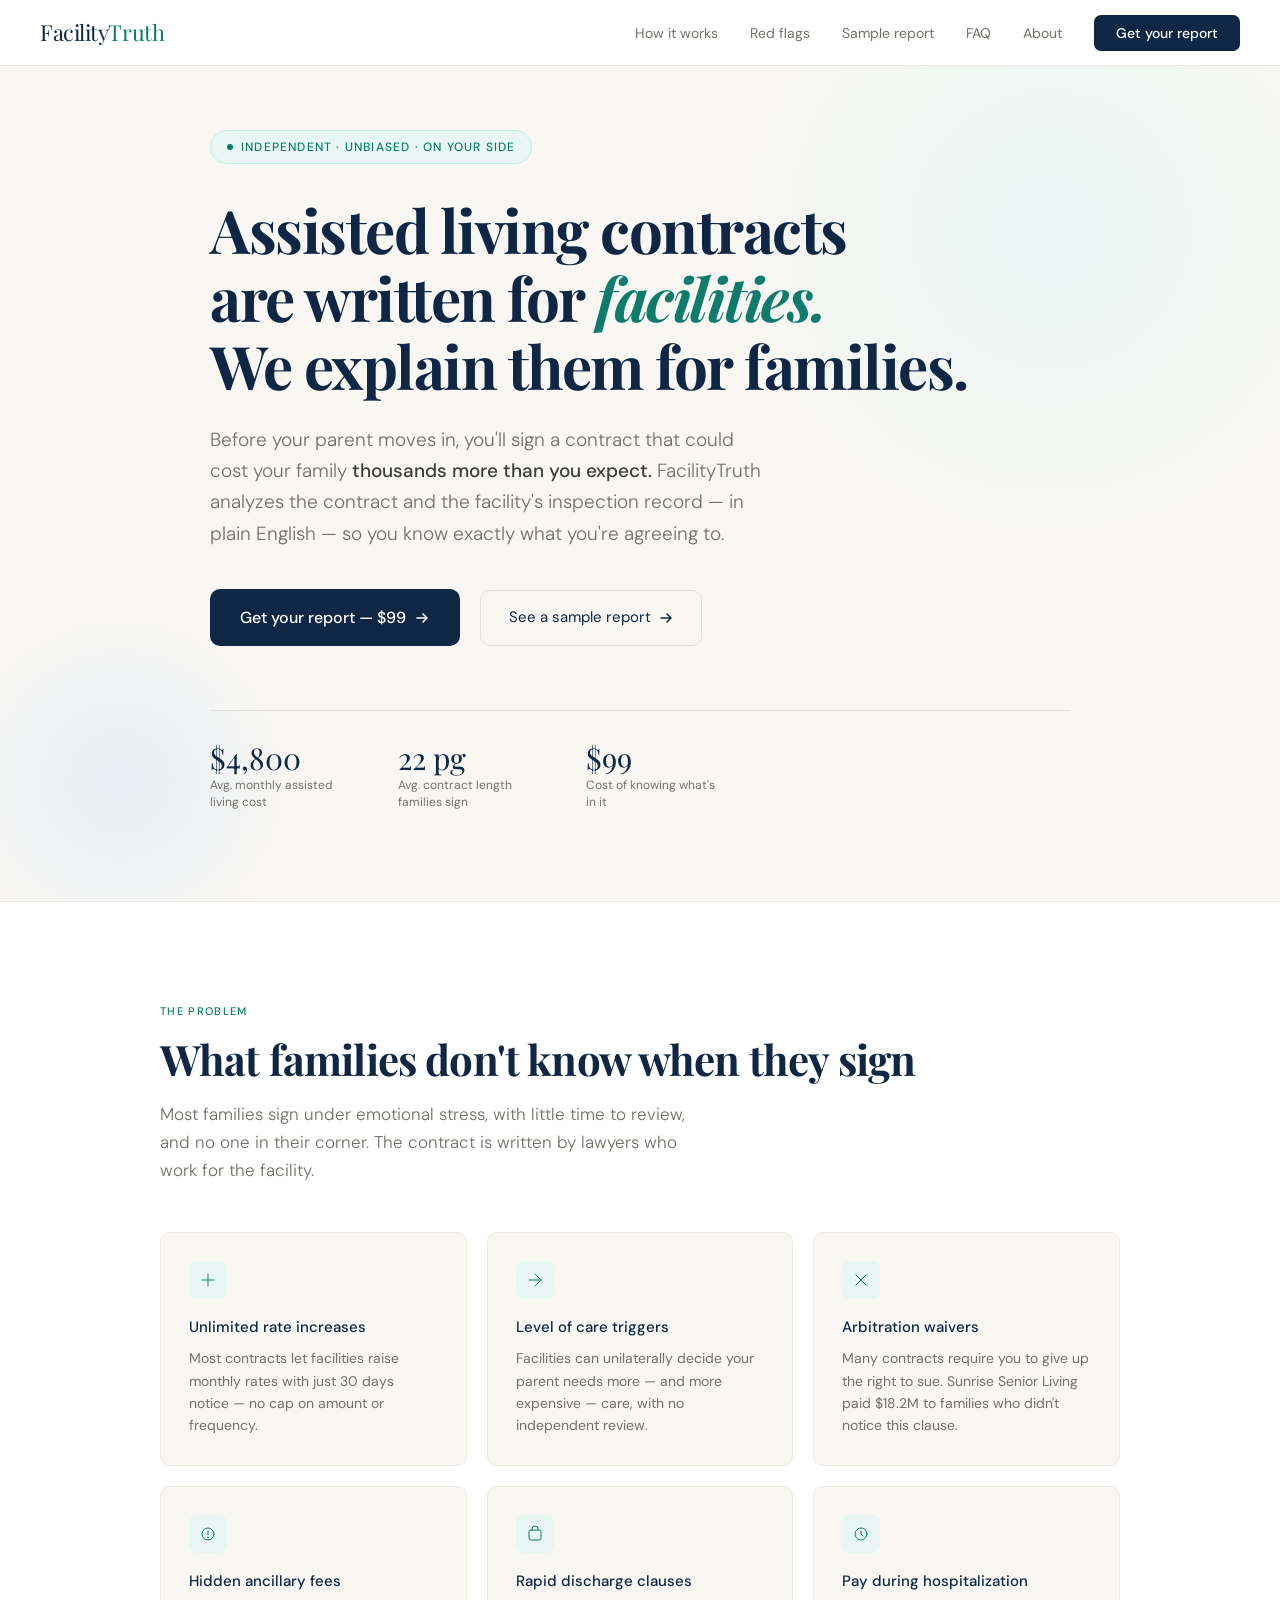
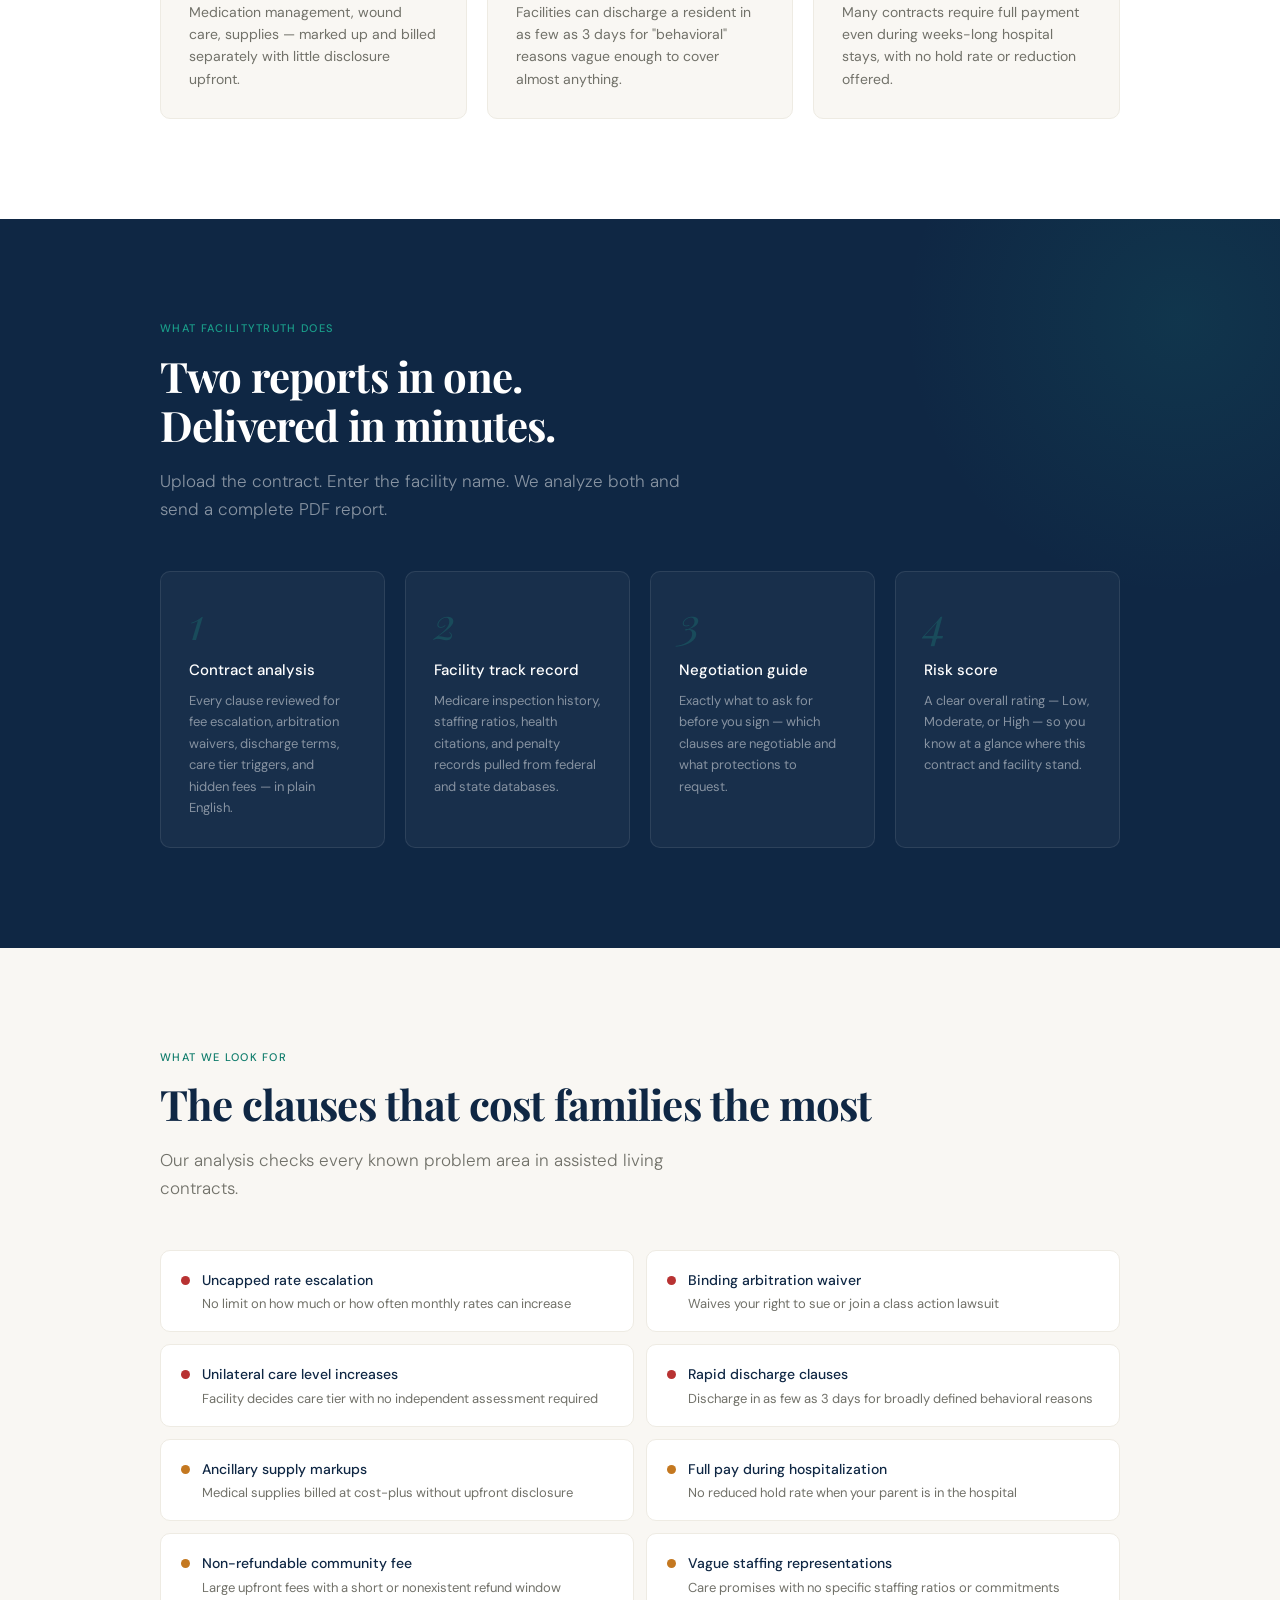
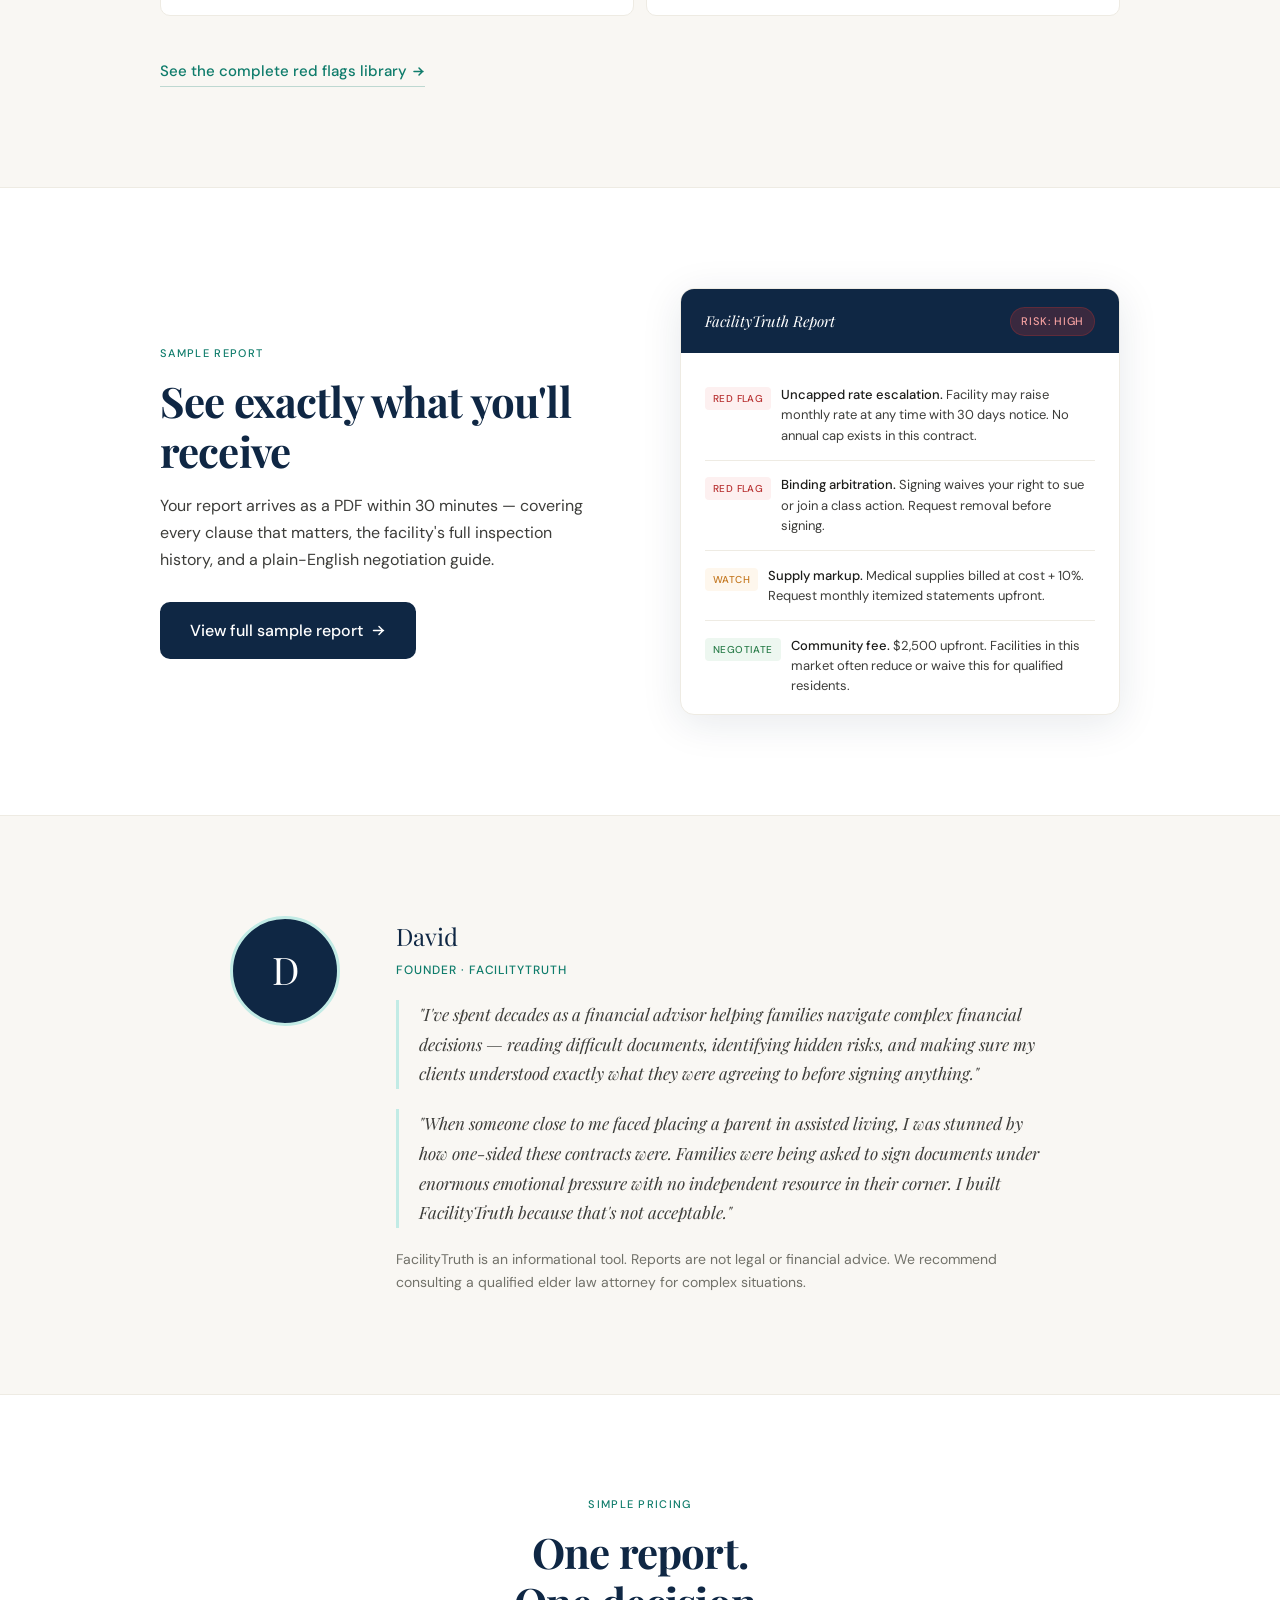
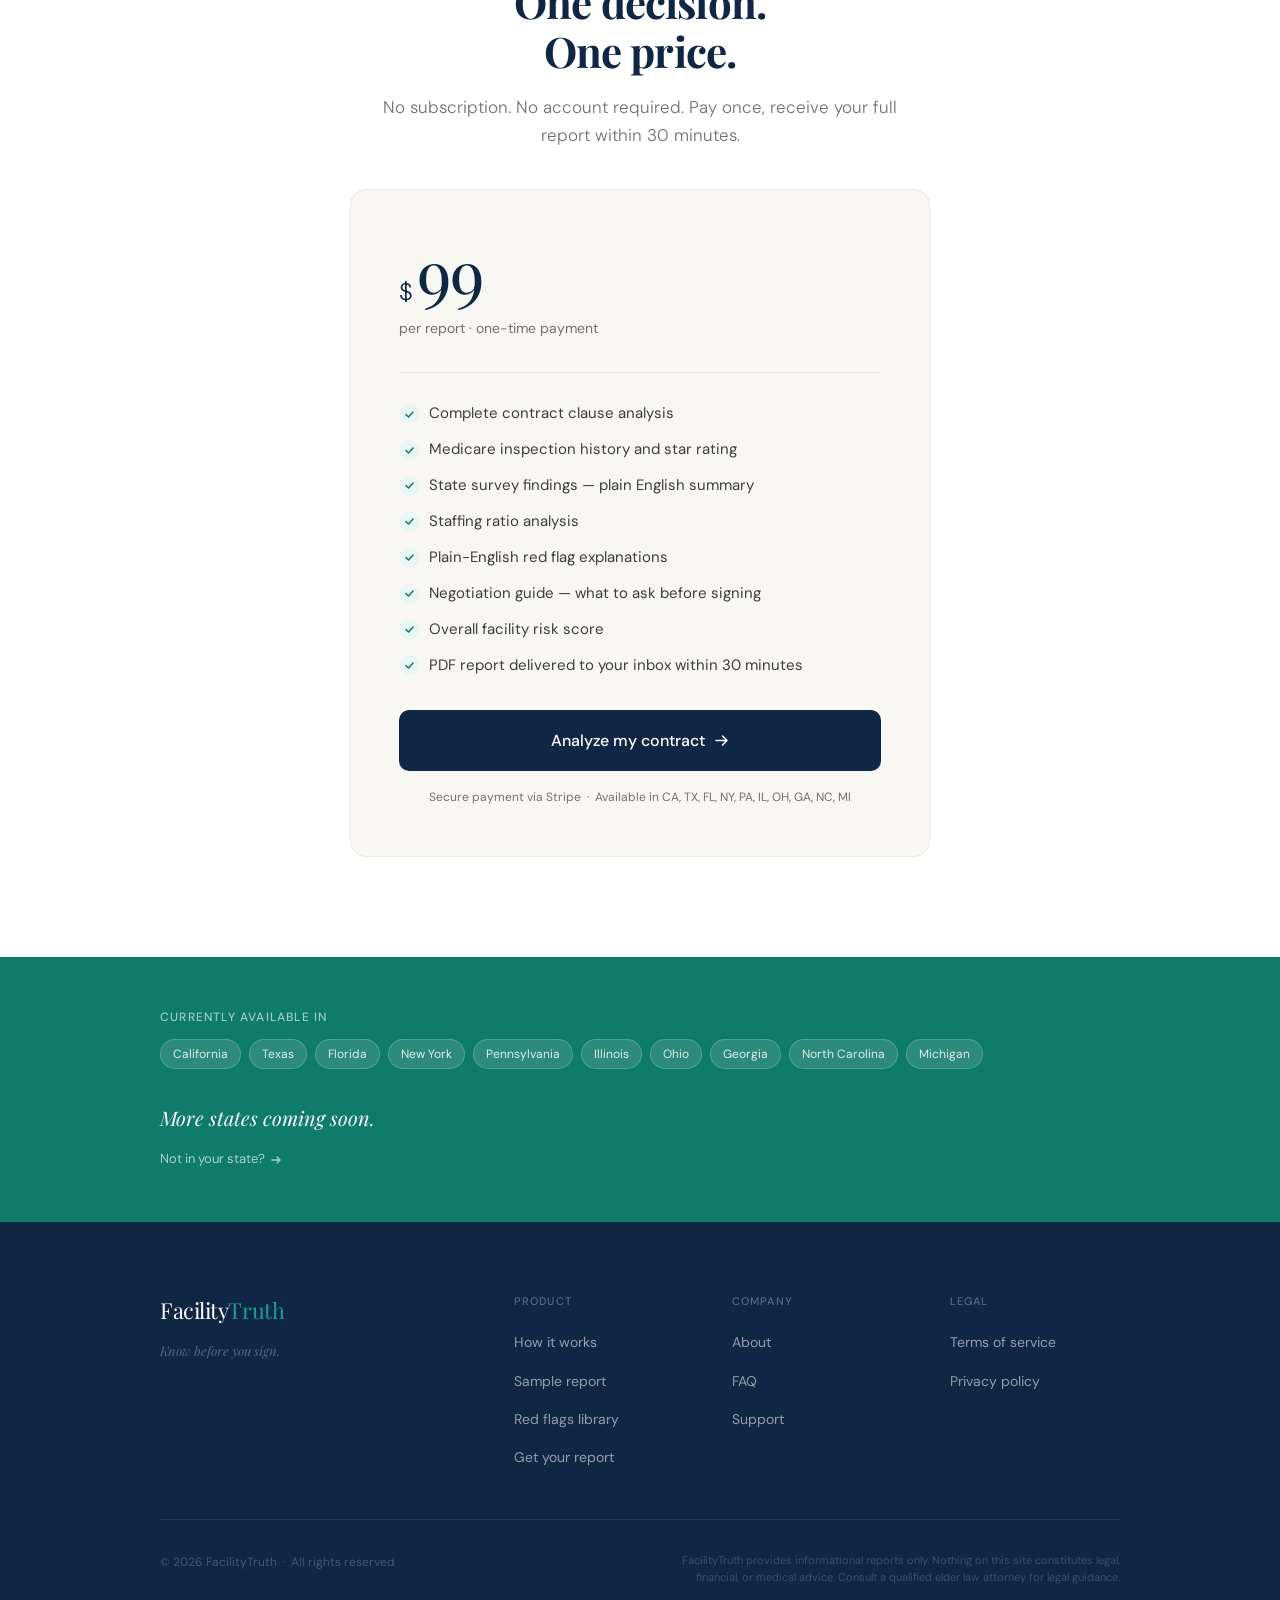
==== index.html @ b8c44426 "Add files via upload" ====
<!DOCTYPE html>
<html lang="en">
<head>
<meta charset="UTF-8">
<meta name="viewport" content="width=device-width, initial-scale=1.0">
<title>FacilityTruth — Know Before You Sign</title>
<meta name="description" content="Independent analysis of assisted living contracts and facility records. Know exactly what you're signing before your parent moves in.">
<link rel="preconnect" href="https://fonts.googleapis.com">
<link href="https://fonts.googleapis.com/css2?family=Playfair+Display:ital,wght@0,400;0,600;1,400&family=DM+Sans:opsz,wght@9..40,300;9..40,400;9..40,500&display=swap" rel="stylesheet">
<style>
  :root {
    --navy:     #0f2744;
    --navy2:    #1a3a5c;
    --teal:     #0f7c6b;
    --teal2:    #1a9e8a;
    --teal-lt:  #e8f6f4;
    --teal-md:  #c2ebe5;
    --ink:      #1c1c1a;
    --ink2:     #3d3d3a;
    --ink3:     #717169;
    --paper:    #f9f7f3;
    --paper2:   #eeebe3;
    --paper3:   #e5e1d8;
    --white:    #ffffff;
    --red:      #b83232;
    --red-lt:   #fdf0f0;
    --amber:    #c47820;
    --amber-lt: #fef7ed;
    --green-lt: #edf7f0;
    --green:    #2a7d4a;
    --serif:    'Playfair Display', Georgia, serif;
    --sans:     'DM Sans', system-ui, sans-serif;
    --radius:   10px;
    --shadow:   0 2px 16px rgba(15,39,68,0.07);
    --shadow-lg:0 8px 40px rgba(15,39,68,0.10);
  }
  *, *::before, *::after { box-sizing: border-box; margin: 0; padding: 0; }
  html { scroll-behavior: smooth; }
  body { font-family: var(--sans); background: var(--white); color: var(--ink); font-size: 17px; line-height: 1.7; -webkit-font-smoothing: antialiased; }

  nav {
    position: fixed; top: 0; left: 0; right: 0; z-index: 100;
    background: rgba(255,255,255,0.96); backdrop-filter: blur(10px);
    border-bottom: 1px solid var(--paper2);
    padding: 0 2.5rem; height: 66px;
    display: flex; align-items: center; justify-content: space-between;
  }
  .nav-logo { font-family: var(--serif); font-size: 22px; color: var(--navy); text-decoration: none; letter-spacing: -0.02em; }
  .nav-logo span { color: var(--teal); }
  .nav-links { display: flex; align-items: center; gap: 2rem; list-style: none; }
  .nav-links a { color: var(--ink3); text-decoration: none; font-size: 14px; transition: color 0.2s; }
  .nav-links a:hover { color: var(--navy); }
  .nav-cta { background: var(--navy) !important; color: var(--white) !important; padding: 9px 22px !important; border-radius: 7px !important; font-weight: 500 !important; font-size: 14px !important; }
  .nav-cta:hover { background: var(--navy2) !important; color: var(--white) !important; }

  .hero {
    min-height: 100vh; background: var(--paper);
    display: flex; flex-direction: column; justify-content: center;
    padding: 130px 2.5rem 90px; position: relative; overflow: hidden;
  }
  .hero::before {
    content: ''; position: absolute; top: -120px; right: -120px;
    width: 700px; height: 700px;
    background: radial-gradient(circle, var(--teal-lt) 0%, transparent 65%);
    pointer-events: none;
  }
  .hero::after {
    content: ''; position: absolute; bottom: -80px; left: -80px;
    width: 400px; height: 400px;
    background: radial-gradient(circle, #e8eef6 0%, transparent 65%);
    pointer-events: none;
  }
  .hero-inner { max-width: 860px; margin: 0 auto; width: 100%; position: relative; z-index: 1; }
  .hero-eyebrow {
    display: inline-flex; align-items: center; gap: 8px;
    background: var(--teal-lt); border: 1px solid var(--teal-md);
    color: var(--teal); font-size: 12px; font-weight: 500;
    letter-spacing: 0.1em; text-transform: uppercase;
    padding: 6px 16px; border-radius: 100px; margin-bottom: 2rem;
    opacity: 0; animation: fadeUp 0.6s ease 0.1s forwards;
  }
  .hero-eyebrow::before { content: ''; width: 6px; height: 6px; background: var(--teal); border-radius: 50%; flex-shrink: 0; }
  .hero h1 {
    font-family: var(--serif); font-size: clamp(34px, 5vw, 60px);
    color: var(--navy); line-height: 1.13; letter-spacing: -0.025em; margin-bottom: 1.5rem;
    opacity: 0; animation: fadeUp 0.7s ease 0.2s forwards;
  }
  .hero h1 em { font-style: italic; color: var(--teal); }
  .hero-sub {
    font-size: clamp(16px, 2vw, 19px); color: var(--ink3);
    max-width: 560px; margin-bottom: 2.5rem; font-weight: 300; line-height: 1.65;
    opacity: 0; animation: fadeUp 0.7s ease 0.35s forwards;
  }
  .hero-sub strong { color: var(--ink2); font-weight: 500; }
  .hero-actions {
    display: flex; align-items: center; gap: 1.25rem; flex-wrap: wrap;
    opacity: 0; animation: fadeUp 0.7s ease 0.5s forwards;
  }
  .btn-primary {
    background: var(--navy); color: var(--white);
    padding: 15px 30px; border-radius: var(--radius);
    font-size: 16px; font-weight: 500; text-decoration: none;
    display: inline-flex; align-items: center; gap: 8px;
    transition: background 0.2s, transform 0.15s; border: none; cursor: pointer;
  }
  .btn-primary:hover { background: var(--navy2); transform: translateY(-1px); }
  .btn-outline {
    background: transparent; color: var(--navy);
    padding: 14px 28px; border-radius: var(--radius);
    font-size: 15px; text-decoration: none;
    display: inline-flex; align-items: center; gap: 8px;
    transition: background 0.2s; border: 1.5px solid var(--paper3); cursor: pointer;
  }
  .btn-outline:hover { background: var(--paper2); }
  .hero-stats {
    display: flex; gap: 3rem; margin-top: 4rem;
    padding-top: 2rem; border-top: 1px solid var(--paper3);
    opacity: 0; animation: fadeUp 0.7s ease 0.65s forwards;
  }
  .hero-stat-num { font-family: var(--serif); font-size: 30px; color: var(--navy); line-height: 1; margin-bottom: 4px; }
  .hero-stat-lbl { font-size: 12px; color: var(--ink3); line-height: 1.4; max-width: 140px; }

  .section-label { font-size: 11px; font-weight: 500; letter-spacing: 0.12em; text-transform: uppercase; color: var(--teal); margin-bottom: 0.875rem; }
  .section-title { font-family: var(--serif); font-size: clamp(26px, 3.5vw, 42px); color: var(--navy); line-height: 1.18; letter-spacing: -0.02em; margin-bottom: 1rem; }
  .section-sub { font-size: 17px; color: var(--ink3); font-weight: 300; line-height: 1.65; max-width: 540px; margin-bottom: 3rem; }

  .pain { background: var(--white); padding: 100px 2.5rem; border-top: 1px solid var(--paper2); }
  .pain-inner { max-width: 960px; margin: 0 auto; }
  .pain-cards { display: grid; grid-template-columns: repeat(auto-fit, minmax(280px, 1fr)); gap: 1.25rem; }
  .pain-card { background: var(--paper); border: 1px solid var(--paper2); border-radius: var(--radius); padding: 1.75rem; transition: box-shadow 0.2s; }
  .pain-card:hover { box-shadow: var(--shadow); }
  .pain-card-icon { width: 38px; height: 38px; background: var(--teal-lt); border-radius: 8px; display: flex; align-items: center; justify-content: center; margin-bottom: 1rem; }
  .pain-card-icon svg { width: 18px; height: 18px; stroke: var(--teal); fill: none; stroke-linecap: round; stroke-linejoin: round; }
  .pain-card h3 { font-size: 15px; font-weight: 500; color: var(--navy); margin-bottom: 0.4rem; }
  .pain-card p { font-size: 14px; color: var(--ink3); line-height: 1.6; }

  .what { background: var(--navy); padding: 100px 2.5rem; position: relative; overflow: hidden; }
  .what::before { content: ''; position: absolute; top: -200px; right: -200px; width: 600px; height: 600px; background: radial-gradient(circle, rgba(26,158,138,0.12) 0%, transparent 65%); pointer-events: none; }
  .what-inner { max-width: 960px; margin: 0 auto; position: relative; }
  .what .section-label { color: var(--teal2); }
  .what .section-title { color: var(--white); max-width: 560px; }
  .what .section-sub { color: rgba(255,255,255,0.5); }
  .what-steps { display: grid; grid-template-columns: repeat(auto-fit, minmax(210px, 1fr)); gap: 1.25rem; }
  .what-step { background: rgba(255,255,255,0.04); border: 1px solid rgba(255,255,255,0.09); border-radius: var(--radius); padding: 1.75rem; }
  .what-step-num { font-family: var(--serif); font-size: 44px; color: rgba(26,158,138,0.25); line-height: 1; margin-bottom: 0.875rem; font-style: italic; }
  .what-step h3 { font-size: 15px; font-weight: 500; color: var(--white); margin-bottom: 0.4rem; }
  .what-step p { font-size: 13px; color: rgba(255,255,255,0.48); line-height: 1.65; }

  .flags { background: var(--paper); padding: 100px 2.5rem; }
  .flags-inner { max-width: 960px; margin: 0 auto; }
  .flag-grid { display: grid; grid-template-columns: repeat(auto-fit, minmax(400px, 1fr)); gap: 0.75rem; margin-bottom: 2.5rem; }
  .flag-item { display: flex; align-items: flex-start; gap: 12px; padding: 1.1rem 1.25rem; border-radius: var(--radius); border: 1px solid var(--paper2); background: var(--white); }
  .flag-pip { width: 9px; height: 9px; border-radius: 50%; flex-shrink: 0; margin-top: 7px; }
  .pip-red { background: var(--red); }
  .pip-amber { background: var(--amber); }
  .flag-title { font-size: 14px; font-weight: 500; color: var(--navy); margin-bottom: 2px; }
  .flag-desc { font-size: 13px; color: var(--ink3); line-height: 1.5; }
  .text-link { display: inline-flex; align-items: center; gap: 5px; color: var(--teal); font-size: 15px; font-weight: 500; text-decoration: none; border-bottom: 1px solid rgba(15,124,107,0.25); padding-bottom: 2px; transition: border-color 0.2s, color 0.2s; }
  .text-link:hover { color: var(--teal2); border-color: var(--teal2); }

  .sample { background: var(--white); padding: 100px 2.5rem; border-top: 1px solid var(--paper2); }
  .sample-inner { max-width: 960px; margin: 0 auto; display: grid; grid-template-columns: 1fr 1fr; gap: 5rem; align-items: center; }
  .sample p { color: var(--ink2); font-size: 16px; margin-bottom: 1.75rem; line-height: 1.7; }
  .report-card { background: var(--white); border: 1px solid var(--paper2); border-radius: 14px; overflow: hidden; box-shadow: var(--shadow-lg); }
  .report-header { background: var(--navy); padding: 1.1rem 1.5rem; display: flex; align-items: center; justify-content: space-between; }
  .report-header-title { font-family: var(--serif); font-size: 15px; color: var(--white); font-style: italic; }
  .report-score { font-size: 11px; font-weight: 500; letter-spacing: 0.06em; text-transform: uppercase; background: rgba(184,50,50,0.25); color: #f4a0a0; border: 1px solid rgba(184,50,50,0.3); padding: 4px 10px; border-radius: 100px; }
  .report-body { padding: 1.1rem 1.5rem; }
  .report-flag { display: flex; gap: 10px; align-items: flex-start; padding: 0.9rem 0; border-bottom: 1px solid var(--paper2); }
  .report-flag:last-child { border-bottom: none; padding-bottom: 0; }
  .report-badge { font-size: 10px; font-weight: 500; padding: 3px 8px; border-radius: 4px; flex-shrink: 0; margin-top: 2px; letter-spacing: 0.04em; text-transform: uppercase; }
  .b-red   { background: var(--red-lt);   color: var(--red); }
  .b-amber { background: var(--amber-lt); color: var(--amber); }
  .b-green { background: var(--green-lt); color: var(--green); }
  .report-flag-text { font-size: 13px; color: var(--ink2); line-height: 1.55; }
  .report-flag-text strong { color: var(--ink); font-weight: 500; }

  .david { background: var(--paper); padding: 100px 2.5rem; border-top: 1px solid var(--paper2); }
  .david-inner { max-width: 820px; margin: 0 auto; display: grid; grid-template-columns: auto 1fr; gap: 3.5rem; align-items: start; }
  .david-avatar { width: 110px; height: 110px; background: var(--navy); border-radius: 50%; display: flex; align-items: center; justify-content: center; font-family: var(--serif); font-size: 38px; color: var(--white); flex-shrink: 0; border: 3px solid var(--teal-md); }
  .david-name { font-family: var(--serif); font-size: 24px; color: var(--navy); margin-bottom: 3px; }
  .david-role { font-size: 12px; font-weight: 500; color: var(--teal); letter-spacing: 0.08em; text-transform: uppercase; margin-bottom: 1.25rem; }
  .david-body blockquote { font-family: var(--serif); font-style: italic; font-size: 17px; color: var(--ink2); line-height: 1.75; border-left: 3px solid var(--teal-md); padding-left: 1.25rem; margin-bottom: 1.25rem; }
  .david-body p { font-size: 14px; color: var(--ink3); line-height: 1.65; }

  .pricing { background: var(--white); padding: 100px 2.5rem; border-top: 1px solid var(--paper2); }
  .pricing-inner { max-width: 580px; margin: 0 auto; text-align: center; }
  .pricing .section-sub { margin: 0 auto 2.5rem; }
  .pricing-card { background: var(--paper); border: 1px solid var(--paper2); border-radius: 16px; padding: 3rem; text-align: left; }
  .price-row { display: flex; align-items: baseline; gap: 4px; margin-bottom: 4px; }
  .price-dollar { font-family: var(--sans); font-size: 24px; font-weight: 300; color: var(--navy); margin-top: 4px; }
  .price-amount { font-family: var(--serif); font-size: 68px; color: var(--navy); line-height: 1; letter-spacing: -0.03em; }
  .price-per { font-size: 14px; color: var(--ink3); margin-bottom: 2rem; }
  .price-divider { border: none; border-top: 1px solid var(--paper3); margin: 1.75rem 0; }
  .price-features { list-style: none; display: flex; flex-direction: column; gap: 0.65rem; margin-bottom: 2rem; }
  .price-features li { display: flex; align-items: center; gap: 10px; font-size: 15px; color: var(--ink2); }
  .price-check { width: 20px; height: 20px; background: var(--teal-lt); border-radius: 50%; display: flex; align-items: center; justify-content: center; flex-shrink: 0; }
  .price-check svg { width: 11px; height: 11px; stroke: var(--teal); fill: none; stroke-linecap: round; stroke-linejoin: round; }
  .btn-primary-full { background: var(--navy); color: var(--white); padding: 17px 32px; border-radius: var(--radius); font-size: 16px; font-weight: 500; text-decoration: none; display: flex; align-items: center; justify-content: center; gap: 8px; transition: background 0.2s, transform 0.15s; width: 100%; border: none; cursor: pointer; }
  .btn-primary-full:hover { background: var(--navy2); transform: translateY(-1px); }
  .price-note { font-size: 12px; color: var(--ink3); text-align: center; margin-top: 1rem; }

  .states { background: var(--teal); padding: 50px 2.5rem; }
  .states-inner { max-width: 960px; margin: 0 auto; display: flex; align-items: center; justify-content: space-between; gap: 2rem; flex-wrap: wrap; }
  .states-lbl { font-size: 12px; font-weight: 500; letter-spacing: 0.1em; text-transform: uppercase; color: rgba(255,255,255,0.6); margin-bottom: 0.75rem; }
  .states-pills { display: flex; gap: 0.5rem; flex-wrap: wrap; }
  .state-pill { background: rgba(255,255,255,0.12); border: 1px solid rgba(255,255,255,0.18); color: rgba(255,255,255,0.85); font-size: 12px; padding: 4px 12px; border-radius: 100px; }
  .states-right p { font-family: var(--serif); font-size: 20px; color: var(--white); font-style: italic; margin-bottom: 0.5rem; }
  .states-right a { font-size: 13px; color: rgba(255,255,255,0.65); text-decoration: none; display: inline-flex; align-items: center; gap: 5px; transition: color 0.2s; }
  .states-right a:hover { color: var(--white); }

  footer { background: var(--navy); padding: 70px 2.5rem 40px; }
  .footer-inner { max-width: 960px; margin: 0 auto; }
  .footer-top { display: grid; grid-template-columns: 1.8fr 1fr 1fr 1fr; gap: 3rem; padding-bottom: 3rem; border-bottom: 1px solid rgba(255,255,255,0.08); margin-bottom: 2rem; }
  .footer-logo { font-family: var(--serif); font-size: 22px; color: var(--white); text-decoration: none; letter-spacing: -0.02em; display: block; margin-bottom: 0.625rem; }
  .footer-logo span { color: var(--teal2); }
  .footer-tagline { font-size: 13px; color: rgba(255,255,255,0.3); font-style: italic; font-family: var(--serif); }
  .footer-col-title { font-size: 11px; font-weight: 500; letter-spacing: 0.1em; text-transform: uppercase; color: rgba(255,255,255,0.3); margin-bottom: 1rem; }
  .footer-col ul { list-style: none; display: flex; flex-direction: column; gap: 0.6rem; }
  .footer-col a { color: rgba(255,255,255,0.55); text-decoration: none; font-size: 14px; transition: color 0.2s; }
  .footer-col a:hover { color: var(--white); }
  .footer-bottom { display: flex; justify-content: space-between; align-items: flex-start; flex-wrap: wrap; gap: 1rem; }
  .footer-copy { font-size: 12px; color: rgba(255,255,255,0.22); }
  .footer-disclaimer { font-size: 11px; color: rgba(255,255,255,0.18); max-width: 480px; text-align: right; line-height: 1.55; }

  @keyframes fadeUp { from { opacity: 0; transform: translateY(14px); } to { opacity: 1; transform: translateY(0); } }

  @media (max-width: 740px) {
    .nav-links { display: none; }
    .sample-inner { grid-template-columns: 1fr; gap: 2.5rem; }
    .david-inner { grid-template-columns: 1fr; gap: 1.5rem; }
    .david-avatar { width: 80px; height: 80px; font-size: 28px; }
    .flag-grid { grid-template-columns: 1fr; }
    .hero-stats { gap: 2rem; flex-wrap: wrap; }
    .footer-top { grid-template-columns: 1fr 1fr; }
    .states-inner { flex-direction: column; }
    .footer-disclaimer { text-align: left; max-width: 100%; }
  }
</style>
</head>
<body>

<nav>
  <a href="/" class="nav-logo">Facility<span>Truth</span></a>
  <ul class="nav-links">
    <li><a href="how-it-works.html">How it works</a></li>
    <li><a href="red-flags.html">Red flags</a></li>
    <li><a href="sample-report.html">Sample report</a></li>
    <li><a href="faq.html">FAQ</a></li>
    <li><a href="about.html">About</a></li>
    <li><a href="#get-report" class="nav-cta">Get your report</a></li>
  </ul>
</nav>

<section class="hero">
  <div class="hero-inner">
    <div class="hero-eyebrow">Independent · Unbiased · On your side</div>
    <h1>Assisted living contracts<br>are written for <em>facilities.</em><br>We explain them for families.</h1>
    <p class="hero-sub">Before your parent moves in, you'll sign a contract that could cost your family <strong>thousands more than you expect.</strong> FacilityTruth analyzes the contract and the facility's inspection record — in plain English — so you know exactly what you're agreeing to.</p>
    <div class="hero-actions">
      <a href="#get-report" class="btn-primary">
        Get your report — $99
        <svg width="16" height="16" viewBox="0 0 16 16" fill="none"><path d="M3 8h10M9 4l4 4-4 4" stroke="currentColor" stroke-width="1.5" stroke-linecap="round" stroke-linejoin="round"/></svg>
      </a>
      <a href="sample-report.html" class="btn-outline">
        See a sample report
        <svg width="14" height="14" viewBox="0 0 14 14" fill="none"><path d="M2 7h10M8 3l4 4-4 4" stroke="currentColor" stroke-width="1.5" stroke-linecap="round" stroke-linejoin="round"/></svg>
      </a>
    </div>
    <div class="hero-stats">
      <div><div class="hero-stat-num">$4,800</div><div class="hero-stat-lbl">Avg. monthly assisted living cost</div></div>
      <div><div class="hero-stat-num">22 pg</div><div class="hero-stat-lbl">Avg. contract length families sign</div></div>
      <div><div class="hero-stat-num">$99</div><div class="hero-stat-lbl">Cost of knowing what's in it</div></div>
    </div>
  </div>
</section>

<section class="pain">
  <div class="pain-inner">
    <div class="section-label">The problem</div>
    <h2 class="section-title">What families don't know when they sign</h2>
    <p class="section-sub">Most families sign under emotional stress, with little time to review, and no one in their corner. The contract is written by lawyers who work for the facility.</p>
    <div class="pain-cards">
      <div class="pain-card">
        <div class="pain-card-icon"><svg viewBox="0 0 18 18"><path d="M9 3v12M3 9h12"/></svg></div>
        <h3>Unlimited rate increases</h3>
        <p>Most contracts let facilities raise monthly rates with just 30 days notice — no cap on amount or frequency.</p>
      </div>
      <div class="pain-card">
        <div class="pain-card-icon"><svg viewBox="0 0 18 18"><path d="M9 3l6 6-6 6M3 9h12"/></svg></div>
        <h3>Level of care triggers</h3>
        <p>Facilities can unilaterally decide your parent needs more — and more expensive — care, with no independent review.</p>
      </div>
      <div class="pain-card">
        <div class="pain-card-icon"><svg viewBox="0 0 18 18"><path d="M4 4l10 10M14 4L4 14"/></svg></div>
        <h3>Arbitration waivers</h3>
        <p>Many contracts require you to give up the right to sue. Sunrise Senior Living paid $18.2M to families who didn't notice this clause.</p>
      </div>
      <div class="pain-card">
        <div class="pain-card-icon"><svg viewBox="0 0 18 18"><circle cx="9" cy="9" r="6"/><path d="M9 6v4M9 12v.5"/></svg></div>
        <h3>Hidden ancillary fees</h3>
        <p>Medication management, wound care, supplies — marked up and billed separately with little disclosure upfront.</p>
      </div>
      <div class="pain-card">
        <div class="pain-card-icon"><svg viewBox="0 0 18 18"><rect x="3" y="5" width="12" height="10" rx="2"/><path d="M6 5V4a3 3 0 016 0v1"/></svg></div>
        <h3>Rapid discharge clauses</h3>
        <p>Facilities can discharge a resident in as few as 3 days for "behavioral" reasons vague enough to cover almost anything.</p>
      </div>
      <div class="pain-card">
        <div class="pain-card-icon"><svg viewBox="0 0 18 18"><circle cx="9" cy="9" r="6"/><path d="M9 6v3l2 2"/></svg></div>
        <h3>Pay during hospitalization</h3>
        <p>Many contracts require full payment even during weeks-long hospital stays, with no hold rate or reduction offered.</p>
      </div>
    </div>
  </div>
</section>

<section class="what">
  <div class="what-inner">
    <div class="section-label">What FacilityTruth does</div>
    <h2 class="section-title">Two reports in one.<br>Delivered in minutes.</h2>
    <p class="section-sub">Upload the contract. Enter the facility name. We analyze both and send a complete PDF report.</p>
    <div class="what-steps">
      <div class="what-step">
        <div class="what-step-num">1</div>
        <h3>Contract analysis</h3>
        <p>Every clause reviewed for fee escalation, arbitration waivers, discharge terms, care tier triggers, and hidden fees — in plain English.</p>
      </div>
      <div class="what-step">
        <div class="what-step-num">2</div>
        <h3>Facility track record</h3>
        <p>Medicare inspection history, staffing ratios, health citations, and penalty records pulled from federal and state databases.</p>
      </div>
      <div class="what-step">
        <div class="what-step-num">3</div>
        <h3>Negotiation guide</h3>
        <p>Exactly what to ask for before you sign — which clauses are negotiable and what protections to request.</p>
      </div>
      <div class="what-step">
        <div class="what-step-num">4</div>
        <h3>Risk score</h3>
        <p>A clear overall rating — Low, Moderate, or High — so you know at a glance where this contract and facility stand.</p>
      </div>
    </div>
  </div>
</section>

<section class="flags">
  <div class="flags-inner">
    <div class="section-label">What we look for</div>
    <h2 class="section-title">The clauses that cost families the most</h2>
    <p class="section-sub">Our analysis checks every known problem area in assisted living contracts.</p>
    <div class="flag-grid">
      <div class="flag-item"><div class="flag-pip pip-red"></div><div><div class="flag-title">Uncapped rate escalation</div><div class="flag-desc">No limit on how much or how often monthly rates can increase</div></div></div>
      <div class="flag-item"><div class="flag-pip pip-red"></div><div><div class="flag-title">Binding arbitration waiver</div><div class="flag-desc">Waives your right to sue or join a class action lawsuit</div></div></div>
      <div class="flag-item"><div class="flag-pip pip-red"></div><div><div class="flag-title">Unilateral care level increases</div><div class="flag-desc">Facility decides care tier with no independent assessment required</div></div></div>
      <div class="flag-item"><div class="flag-pip pip-red"></div><div><div class="flag-title">Rapid discharge clauses</div><div class="flag-desc">Discharge in as few as 3 days for broadly defined behavioral reasons</div></div></div>
      <div class="flag-item"><div class="flag-pip pip-amber"></div><div><div class="flag-title">Ancillary supply markups</div><div class="flag-desc">Medical supplies billed at cost-plus without upfront disclosure</div></div></div>
      <div class="flag-item"><div class="flag-pip pip-amber"></div><div><div class="flag-title">Full pay during hospitalization</div><div class="flag-desc">No reduced hold rate when your parent is in the hospital</div></div></div>
      <div class="flag-item"><div class="flag-pip pip-amber"></div><div><div class="flag-title">Non-refundable community fee</div><div class="flag-desc">Large upfront fees with a short or nonexistent refund window</div></div></div>
      <div class="flag-item"><div class="flag-pip pip-amber"></div><div><div class="flag-title">Vague staffing representations</div><div class="flag-desc">Care promises with no specific staffing ratios or commitments</div></div></div>
    </div>
    <a href="red-flags.html" class="text-link">
      See the complete red flags library
      <svg width="13" height="13" viewBox="0 0 13 13" fill="none"><path d="M2 6.5h9M7 3l3.5 3.5L7 10" stroke="currentColor" stroke-width="1.5" stroke-linecap="round" stroke-linejoin="round"/></svg>
    </a>
  </div>
</section>

<section class="sample">
  <div class="sample-inner">
    <div>
      <div class="section-label">Sample report</div>
      <h2 class="section-title">See exactly what you'll receive</h2>
      <p>Your report arrives as a PDF within 30 minutes — covering every clause that matters, the facility's full inspection history, and a plain-English negotiation guide.</p>
      <a href="sample-report.html" class="btn-primary" style="display:inline-flex;">
        View full sample report
        <svg width="15" height="15" viewBox="0 0 15 15" fill="none"><path d="M2.5 7.5h10M8 3.5l4 4-4 4" stroke="currentColor" stroke-width="1.5" stroke-linecap="round" stroke-linejoin="round"/></svg>
      </a>
    </div>
    <div class="report-card">
      <div class="report-header">
        <div class="report-header-title">FacilityTruth Report</div>
        <div class="report-score">Risk: High</div>
      </div>
      <div class="report-body">
        <div class="report-flag">
          <span class="report-badge b-red">Red flag</span>
          <div class="report-flag-text"><strong>Uncapped rate escalation.</strong> Facility may raise monthly rate at any time with 30 days notice. No annual cap exists in this contract.</div>
        </div>
        <div class="report-flag">
          <span class="report-badge b-red">Red flag</span>
          <div class="report-flag-text"><strong>Binding arbitration.</strong> Signing waives your right to sue or join a class action. Request removal before signing.</div>
        </div>
        <div class="report-flag">
          <span class="report-badge b-amber">Watch</span>
          <div class="report-flag-text"><strong>Supply markup.</strong> Medical supplies billed at cost + 10%. Request monthly itemized statements upfront.</div>
        </div>
        <div class="report-flag">
          <span class="report-badge b-green">Negotiate</span>
          <div class="report-flag-text"><strong>Community fee.</strong> $2,500 upfront. Facilities in this market often reduce or waive this for qualified residents.</div>
        </div>
      </div>
    </div>
  </div>
</section>

<section class="david">
  <div class="david-inner">
    <div class="david-avatar">D</div>
    <div class="david-body">
      <div class="david-name">David</div>
      <div class="david-role">Founder · FacilityTruth</div>
      <blockquote>"I've spent decades as a financial advisor helping families navigate complex financial decisions — reading difficult documents, identifying hidden risks, and making sure my clients understood exactly what they were agreeing to before signing anything."</blockquote>
      <blockquote>"When someone close to me faced placing a parent in assisted living, I was stunned by how one-sided these contracts were. Families were being asked to sign documents under enormous emotional pressure with no independent resource in their corner. I built FacilityTruth because that's not acceptable."</blockquote>
      <p>FacilityTruth is an informational tool. Reports are not legal or financial advice. We recommend consulting a qualified elder law attorney for complex situations.</p>
    </div>
  </div>
</section>

<section class="pricing" id="get-report">
  <div class="pricing-inner">
    <div class="section-label">Simple pricing</div>
    <h2 class="section-title">One report.<br>One decision.<br>One price.</h2>
    <p class="section-sub">No subscription. No account required. Pay once, receive your full report within 30 minutes.</p>
    <div class="pricing-card">
      <div class="price-row">
        <span class="price-dollar">$</span>
        <span class="price-amount">99</span>
      </div>
      <div class="price-per">per report · one-time payment</div>
      <hr class="price-divider">
      <ul class="price-features">
        <li><div class="price-check"><svg viewBox="0 0 11 11"><path d="M2 5.5l2.5 2.5L9 3" stroke-width="1.5"/></svg></div>Complete contract clause analysis</li>
        <li><div class="price-check"><svg viewBox="0 0 11 11"><path d="M2 5.5l2.5 2.5L9 3" stroke-width="1.5"/></svg></div>Medicare inspection history and star rating</li>
        <li><div class="price-check"><svg viewBox="0 0 11 11"><path d="M2 5.5l2.5 2.5L9 3" stroke-width="1.5"/></svg></div>State survey findings — plain English summary</li>
        <li><div class="price-check"><svg viewBox="0 0 11 11"><path d="M2 5.5l2.5 2.5L9 3" stroke-width="1.5"/></svg></div>Staffing ratio analysis</li>
        <li><div class="price-check"><svg viewBox="0 0 11 11"><path d="M2 5.5l2.5 2.5L9 3" stroke-width="1.5"/></svg></div>Plain-English red flag explanations</li>
        <li><div class="price-check"><svg viewBox="0 0 11 11"><path d="M2 5.5l2.5 2.5L9 3" stroke-width="1.5"/></svg></div>Negotiation guide — what to ask before signing</li>
        <li><div class="price-check"><svg viewBox="0 0 11 11"><path d="M2 5.5l2.5 2.5L9 3" stroke-width="1.5"/></svg></div>Overall facility risk score</li>
        <li><div class="price-check"><svg viewBox="0 0 11 11"><path d="M2 5.5l2.5 2.5L9 3" stroke-width="1.5"/></svg></div>PDF report delivered to your inbox within 30 minutes</li>
      </ul>
      <a href="#" class="btn-primary-full">
        Analyze my contract
        <svg width="17" height="17" viewBox="0 0 17 17" fill="none"><path d="M3 8.5h11M9.5 4l4.5 4.5L9.5 13" stroke="currentColor" stroke-width="1.5" stroke-linecap="round" stroke-linejoin="round"/></svg>
      </a>
      <p class="price-note">Secure payment via Stripe &nbsp;·&nbsp; Available in CA, TX, FL, NY, PA, IL, OH, GA, NC, MI</p>
    </div>
  </div>
</section>

<section class="states">
  <div class="states-inner">
    <div>
      <div class="states-lbl">Currently available in</div>
      <div class="states-pills">
        <span class="state-pill">California</span>
        <span class="state-pill">Texas</span>
        <span class="state-pill">Florida</span>
        <span class="state-pill">New York</span>
        <span class="state-pill">Pennsylvania</span>
        <span class="state-pill">Illinois</span>
        <span class="state-pill">Ohio</span>
        <span class="state-pill">Georgia</span>
        <span class="state-pill">North Carolina</span>
        <span class="state-pill">Michigan</span>
      </div>
    </div>
    <div class="states-right">
      <p>More states coming soon.</p>
      <a href="faq.html">Not in your state? <svg width="12" height="12" viewBox="0 0 12 12" fill="none"><path d="M2 6h8M7 3l3 3-3 3" stroke="currentColor" stroke-width="1.4" stroke-linecap="round" stroke-linejoin="round"/></svg></a>
    </div>
  </div>
</section>

<footer>
  <div class="footer-inner">
    <div class="footer-top">
      <div>
        <a href="/" class="footer-logo">Facility<span>Truth</span></a>
        <div class="footer-tagline">Know before you sign.</div>
      </div>
      <div class="footer-col">
        <div class="footer-col-title">Product</div>
        <ul>
          <li><a href="how-it-works.html">How it works</a></li>
          <li><a href="sample-report.html">Sample report</a></li>
          <li><a href="red-flags.html">Red flags library</a></li>
          <li><a href="#get-report">Get your report</a></li>
        </ul>
      </div>
      <div class="footer-col">
        <div class="footer-col-title">Company</div>
        <ul>
          <li><a href="about.html">About</a></li>
          <li><a href="faq.html">FAQ</a></li>
          <li><a href="mailto:support@facilitytruth.com">Support</a></li>
        </ul>
      </div>
      <div class="footer-col">
        <div class="footer-col-title">Legal</div>
        <ul>
          <li><a href="terms.html">Terms of service</a></li>
          <li><a href="privacy.html">Privacy policy</a></li>
        </ul>
      </div>
    </div>
    <div class="footer-bottom">
      <div class="footer-copy">&copy; 2026 FacilityTruth &nbsp;·&nbsp; All rights reserved</div>
      <div class="footer-disclaimer">FacilityTruth provides informational reports only. Nothing on this site constitutes legal, financial, or medical advice. Consult a qualified elder law attorney for legal guidance.</div>
    </div>
  </div>
</footer>

</body>
</html>
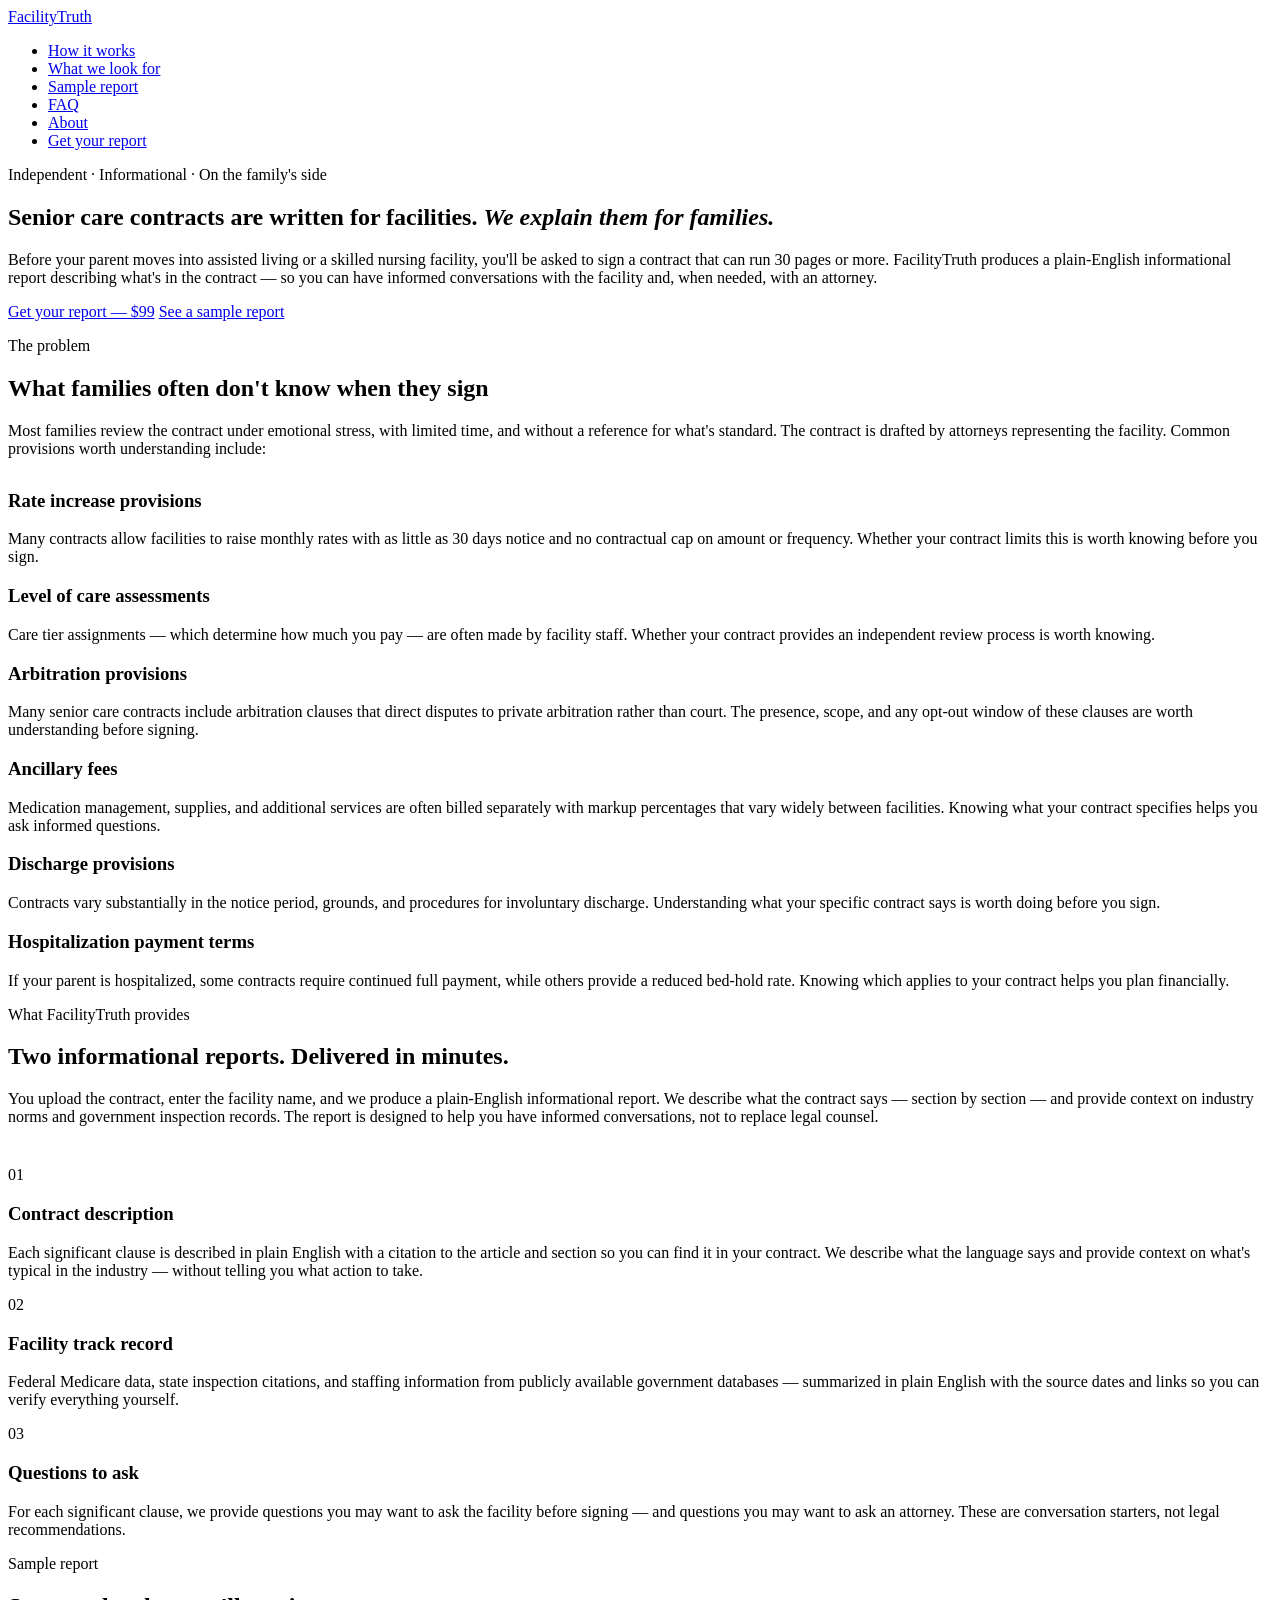
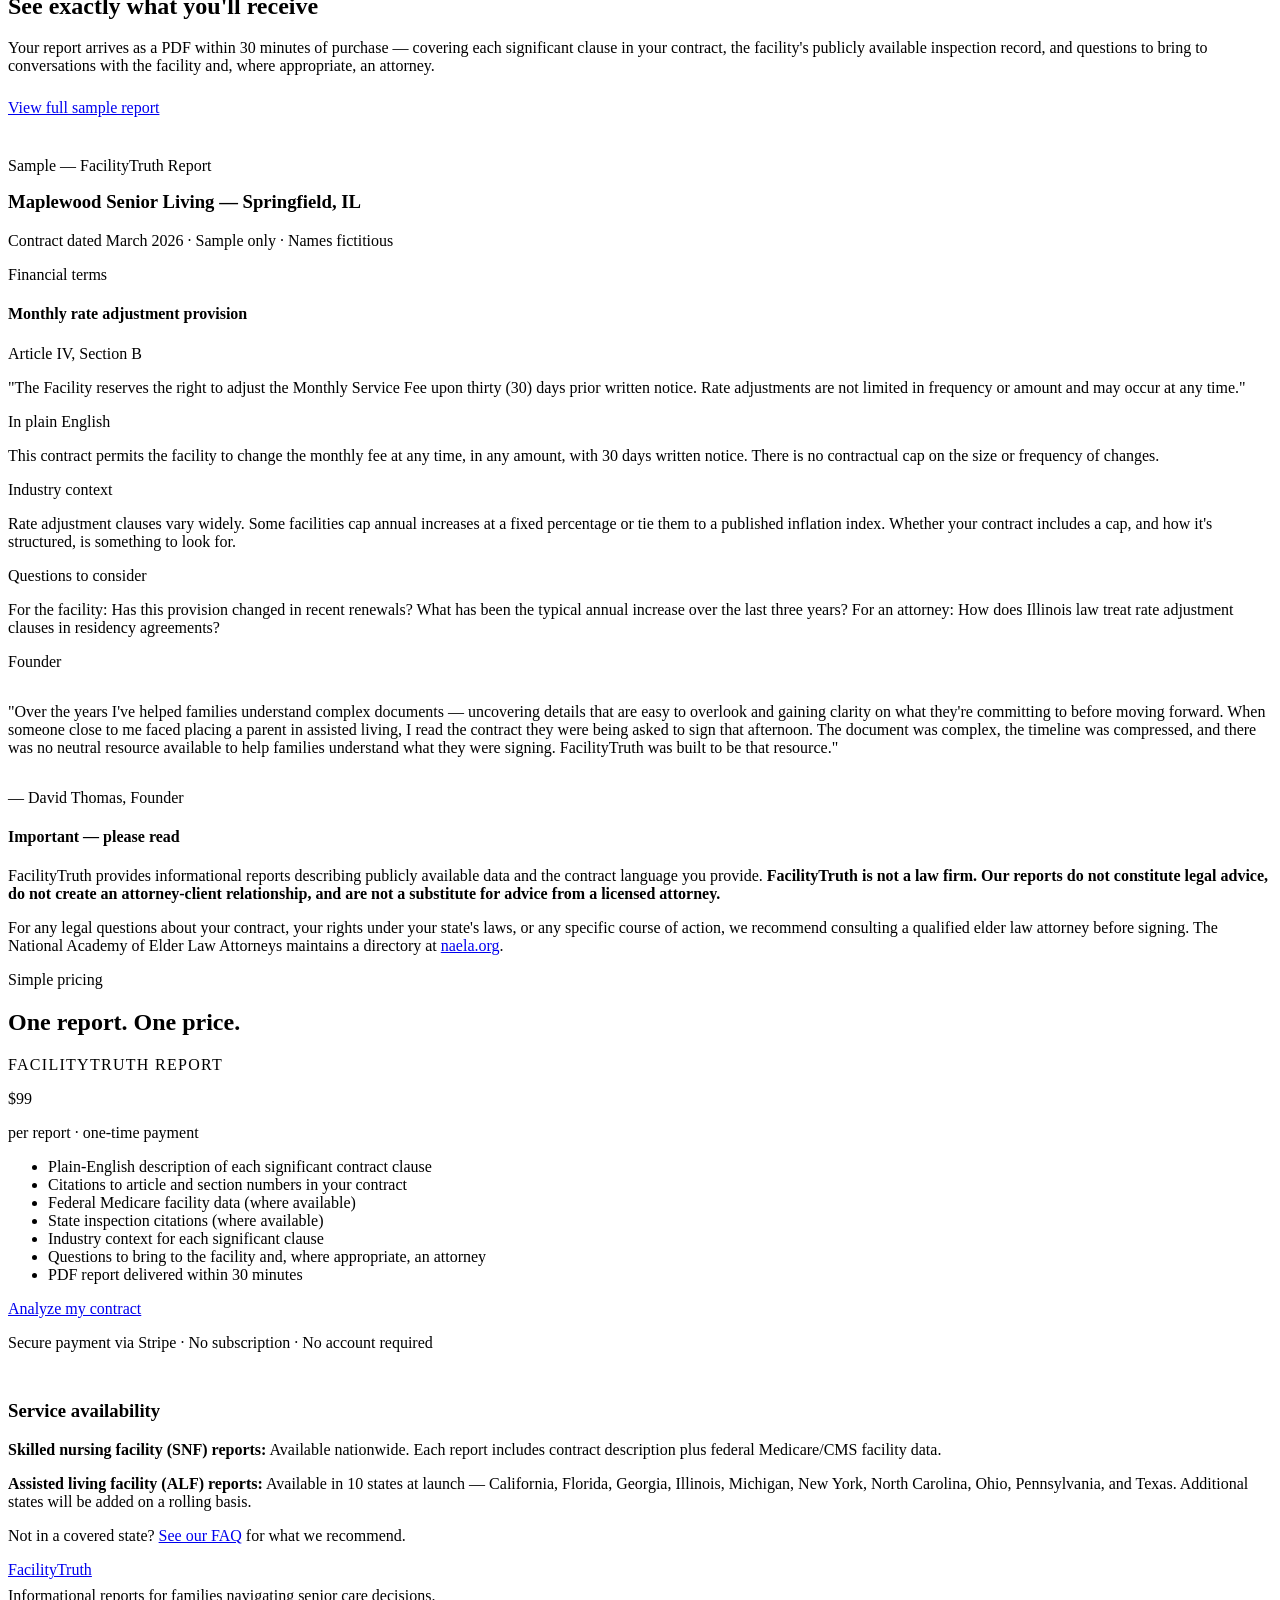
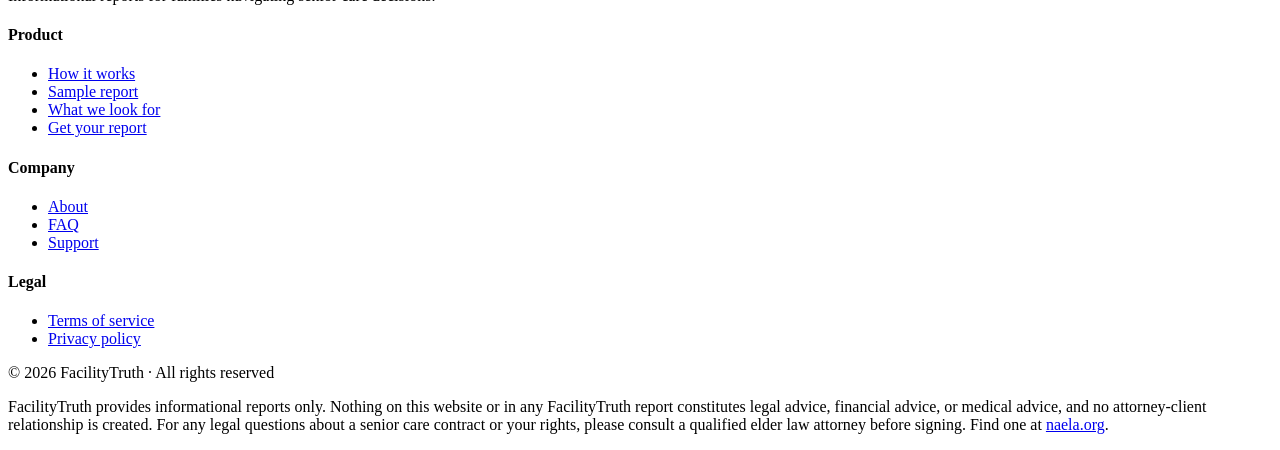
==== commit 706175fd: "Latest Revision for Atty Review" ====
--- a/index.html
+++ b/index.html
@@ -1,516 +1,239 @@
-<!DOCTYPE html>
-<html lang="en">
-<head>
-<meta charset="UTF-8">
-<meta name="viewport" content="width=device-width, initial-scale=1.0">
-<title>FacilityTruth — Know Before You Sign</title>
-<meta name="description" content="Independent analysis of assisted living contracts and facility records. Know exactly what you're signing before your parent moves in.">
-<link rel="preconnect" href="https://fonts.googleapis.com">
-<link href="https://fonts.googleapis.com/css2?family=Playfair+Display:ital,wght@0,400;0,600;1,400&family=DM+Sans:opsz,wght@9..40,300;9..40,400;9..40,500&display=swap" rel="stylesheet">
-<style>
-  :root {
-    --navy:     #0f2744;
-    --navy2:    #1a3a5c;
-    --teal:     #0f7c6b;
-    --teal2:    #1a9e8a;
-    --teal-lt:  #e8f6f4;
-    --teal-md:  #c2ebe5;
-    --ink:      #1c1c1a;
-    --ink2:     #3d3d3a;
-    --ink3:     #717169;
-    --paper:    #f9f7f3;
-    --paper2:   #eeebe3;
-    --paper3:   #e5e1d8;
-    --white:    #ffffff;
-    --red:      #b83232;
-    --red-lt:   #fdf0f0;
-    --amber:    #c47820;
-    --amber-lt: #fef7ed;
-    --green-lt: #edf7f0;
-    --green:    #2a7d4a;
-    --serif:    'Playfair Display', Georgia, serif;
-    --sans:     'DM Sans', system-ui, sans-serif;
-    --radius:   10px;
-    --shadow:   0 2px 16px rgba(15,39,68,0.07);
-    --shadow-lg:0 8px 40px rgba(15,39,68,0.10);
-  }
-  *, *::before, *::after { box-sizing: border-box; margin: 0; padding: 0; }
-  html { scroll-behavior: smooth; }
-  body { font-family: var(--sans); background: var(--white); color: var(--ink); font-size: 17px; line-height: 1.7; -webkit-font-smoothing: antialiased; }
-
-  nav {
-    position: fixed; top: 0; left: 0; right: 0; z-index: 100;
-    background: rgba(255,255,255,0.96); backdrop-filter: blur(10px);
-    border-bottom: 1px solid var(--paper2);
-    padding: 0 2.5rem; height: 66px;
-    display: flex; align-items: center; justify-content: space-between;
-  }
-  .nav-logo { font-family: var(--serif); font-size: 22px; color: var(--navy); text-decoration: none; letter-spacing: -0.02em; }
-  .nav-logo span { color: var(--teal); }
-  .nav-links { display: flex; align-items: center; gap: 2rem; list-style: none; }
-  .nav-links a { color: var(--ink3); text-decoration: none; font-size: 14px; transition: color 0.2s; }
-  .nav-links a:hover { color: var(--navy); }
-  .nav-cta { background: var(--navy) !important; color: var(--white) !important; padding: 9px 22px !important; border-radius: 7px !important; font-weight: 500 !important; font-size: 14px !important; }
-  .nav-cta:hover { background: var(--navy2) !important; color: var(--white) !important; }
-
-  .hero {
-    min-height: 100vh; background: var(--paper);
-    display: flex; flex-direction: column; justify-content: center;
-    padding: 130px 2.5rem 90px; position: relative; overflow: hidden;
-  }
-  .hero::before {
-    content: ''; position: absolute; top: -120px; right: -120px;
-    width: 700px; height: 700px;
-    background: radial-gradient(circle, var(--teal-lt) 0%, transparent 65%);
-    pointer-events: none;
-  }
-  .hero::after {
-    content: ''; position: absolute; bottom: -80px; left: -80px;
-    width: 400px; height: 400px;
-    background: radial-gradient(circle, #e8eef6 0%, transparent 65%);
-    pointer-events: none;
-  }
-  .hero-inner { max-width: 860px; margin: 0 auto; width: 100%; position: relative; z-index: 1; }
-  .hero-eyebrow {
-    display: inline-flex; align-items: center; gap: 8px;
-    background: var(--teal-lt); border: 1px solid var(--teal-md);
-    color: var(--teal); font-size: 12px; font-weight: 500;
-    letter-spacing: 0.1em; text-transform: uppercase;
-    padding: 6px 16px; border-radius: 100px; margin-bottom: 2rem;
-    opacity: 0; animation: fadeUp 0.6s ease 0.1s forwards;
-  }
-  .hero-eyebrow::before { content: ''; width: 6px; height: 6px; background: var(--teal); border-radius: 50%; flex-shrink: 0; }
-  .hero h1 {
-    font-family: var(--serif); font-size: clamp(34px, 5vw, 60px);
-    color: var(--navy); line-height: 1.13; letter-spacing: -0.025em; margin-bottom: 1.5rem;
-    opacity: 0; animation: fadeUp 0.7s ease 0.2s forwards;
-  }
-  .hero h1 em { font-style: italic; color: var(--teal); }
-  .hero-sub {
-    font-size: clamp(16px, 2vw, 19px); color: var(--ink3);
-    max-width: 560px; margin-bottom: 2.5rem; font-weight: 300; line-height: 1.65;
-    opacity: 0; animation: fadeUp 0.7s ease 0.35s forwards;
-  }
-  .hero-sub strong { color: var(--ink2); font-weight: 500; }
-  .hero-actions {
-    display: flex; align-items: center; gap: 1.25rem; flex-wrap: wrap;
-    opacity: 0; animation: fadeUp 0.7s ease 0.5s forwards;
-  }
-  .btn-primary {
-    background: var(--navy); color: var(--white);
-    padding: 15px 30px; border-radius: var(--radius);
-    font-size: 16px; font-weight: 500; text-decoration: none;
-    display: inline-flex; align-items: center; gap: 8px;
-    transition: background 0.2s, transform 0.15s; border: none; cursor: pointer;
-  }
-  .btn-primary:hover { background: var(--navy2); transform: translateY(-1px); }
-  .btn-outline {
-    background: transparent; color: var(--navy);
-    padding: 14px 28px; border-radius: var(--radius);
-    font-size: 15px; text-decoration: none;
-    display: inline-flex; align-items: center; gap: 8px;
-    transition: background 0.2s; border: 1.5px solid var(--paper3); cursor: pointer;
-  }
-  .btn-outline:hover { background: var(--paper2); }
-  .hero-stats {
-    display: flex; gap: 3rem; margin-top: 4rem;
-    padding-top: 2rem; border-top: 1px solid var(--paper3);
-    opacity: 0; animation: fadeUp 0.7s ease 0.65s forwards;
-  }
-  .hero-stat-num { font-family: var(--serif); font-size: 30px; color: var(--navy); line-height: 1; margin-bottom: 4px; }
-  .hero-stat-lbl { font-size: 12px; color: var(--ink3); line-height: 1.4; max-width: 140px; }
-
-  .section-label { font-size: 11px; font-weight: 500; letter-spacing: 0.12em; text-transform: uppercase; color: var(--teal); margin-bottom: 0.875rem; }
-  .section-title { font-family: var(--serif); font-size: clamp(26px, 3.5vw, 42px); color: var(--navy); line-height: 1.18; letter-spacing: -0.02em; margin-bottom: 1rem; }
-  .section-sub { font-size: 17px; color: var(--ink3); font-weight: 300; line-height: 1.65; max-width: 540px; margin-bottom: 3rem; }
-
-  .pain { background: var(--white); padding: 100px 2.5rem; border-top: 1px solid var(--paper2); }
-  .pain-inner { max-width: 960px; margin: 0 auto; }
-  .pain-cards { display: grid; grid-template-columns: repeat(auto-fit, minmax(280px, 1fr)); gap: 1.25rem; }
-  .pain-card { background: var(--paper); border: 1px solid var(--paper2); border-radius: var(--radius); padding: 1.75rem; transition: box-shadow 0.2s; }
-  .pain-card:hover { box-shadow: var(--shadow); }
-  .pain-card-icon { width: 38px; height: 38px; background: var(--teal-lt); border-radius: 8px; display: flex; align-items: center; justify-content: center; margin-bottom: 1rem; }
-  .pain-card-icon svg { width: 18px; height: 18px; stroke: var(--teal); fill: none; stroke-linecap: round; stroke-linejoin: round; }
-  .pain-card h3 { font-size: 15px; font-weight: 500; color: var(--navy); margin-bottom: 0.4rem; }
-  .pain-card p { font-size: 14px; color: var(--ink3); line-height: 1.6; }
-
-  .what { background: var(--navy); padding: 100px 2.5rem; position: relative; overflow: hidden; }
-  .what::before { content: ''; position: absolute; top: -200px; right: -200px; width: 600px; height: 600px; background: radial-gradient(circle, rgba(26,158,138,0.12) 0%, transparent 65%); pointer-events: none; }
-  .what-inner { max-width: 960px; margin: 0 auto; position: relative; }
-  .what .section-label { color: var(--teal2); }
-  .what .section-title { color: var(--white); max-width: 560px; }
-  .what .section-sub { color: rgba(255,255,255,0.5); }
-  .what-steps { display: grid; grid-template-columns: repeat(auto-fit, minmax(210px, 1fr)); gap: 1.25rem; }
-  .what-step { background: rgba(255,255,255,0.04); border: 1px solid rgba(255,255,255,0.09); border-radius: var(--radius); padding: 1.75rem; }
-  .what-step-num { font-family: var(--serif); font-size: 44px; color: rgba(26,158,138,0.25); line-height: 1; margin-bottom: 0.875rem; font-style: italic; }
-  .what-step h3 { font-size: 15px; font-weight: 500; color: var(--white); margin-bottom: 0.4rem; }
-  .what-step p { font-size: 13px; color: rgba(255,255,255,0.48); line-height: 1.65; }
-
-  .flags { background: var(--paper); padding: 100px 2.5rem; }
-  .flags-inner { max-width: 960px; margin: 0 auto; }
-  .flag-grid { display: grid; grid-template-columns: repeat(auto-fit, minmax(400px, 1fr)); gap: 0.75rem; margin-bottom: 2.5rem; }
-  .flag-item { display: flex; align-items: flex-start; gap: 12px; padding: 1.1rem 1.25rem; border-radius: var(--radius); border: 1px solid var(--paper2); background: var(--white); }
-  .flag-pip { width: 9px; height: 9px; border-radius: 50%; flex-shrink: 0; margin-top: 7px; }
-  .pip-red { background: var(--red); }
-  .pip-amber { background: var(--amber); }
-  .flag-title { font-size: 14px; font-weight: 500; color: var(--navy); margin-bottom: 2px; }
-  .flag-desc { font-size: 13px; color: var(--ink3); line-height: 1.5; }
-  .text-link { display: inline-flex; align-items: center; gap: 5px; color: var(--teal); font-size: 15px; font-weight: 500; text-decoration: none; border-bottom: 1px solid rgba(15,124,107,0.25); padding-bottom: 2px; transition: border-color 0.2s, color 0.2s; }
-  .text-link:hover { color: var(--teal2); border-color: var(--teal2); }
-
-  .sample { background: var(--white); padding: 100px 2.5rem; border-top: 1px solid var(--paper2); }
-  .sample-inner { max-width: 960px; margin: 0 auto; display: grid; grid-template-columns: 1fr 1fr; gap: 5rem; align-items: center; }
-  .sample p { color: var(--ink2); font-size: 16px; margin-bottom: 1.75rem; line-height: 1.7; }
-  .report-card { background: var(--white); border: 1px solid var(--paper2); border-radius: 14px; overflow: hidden; box-shadow: var(--shadow-lg); }
-  .report-header { background: var(--navy); padding: 1.1rem 1.5rem; display: flex; align-items: center; justify-content: space-between; }
-  .report-header-title { font-family: var(--serif); font-size: 15px; color: var(--white); font-style: italic; }
-  .report-score { font-size: 11px; font-weight: 500; letter-spacing: 0.06em; text-transform: uppercase; background: rgba(184,50,50,0.25); color: #f4a0a0; border: 1px solid rgba(184,50,50,0.3); padding: 4px 10px; border-radius: 100px; }
-  .report-body { padding: 1.1rem 1.5rem; }
-  .report-flag { display: flex; gap: 10px; align-items: flex-start; padding: 0.9rem 0; border-bottom: 1px solid var(--paper2); }
-  .report-flag:last-child { border-bottom: none; padding-bottom: 0; }
-  .report-badge { font-size: 10px; font-weight: 500; padding: 3px 8px; border-radius: 4px; flex-shrink: 0; margin-top: 2px; letter-spacing: 0.04em; text-transform: uppercase; }
-  .b-red   { background: var(--red-lt);   color: var(--red); }
-  .b-amber { background: var(--amber-lt); color: var(--amber); }
-  .b-green { background: var(--green-lt); color: var(--green); }
-  .report-flag-text { font-size: 13px; color: var(--ink2); line-height: 1.55; }
-  .report-flag-text strong { color: var(--ink); font-weight: 500; }
-
-  .david { background: var(--paper); padding: 100px 2.5rem; border-top: 1px solid var(--paper2); }
-  .david-inner { max-width: 820px; margin: 0 auto; display: grid; grid-template-columns: auto 1fr; gap: 3.5rem; align-items: start; }
-  .david-avatar { width: 110px; height: 110px; background: var(--navy); border-radius: 50%; display: flex; align-items: center; justify-content: center; font-family: var(--serif); font-size: 38px; color: var(--white); flex-shrink: 0; border: 3px solid var(--teal-md); }
-  .david-name { font-family: var(--serif); font-size: 24px; color: var(--navy); margin-bottom: 3px; }
-  .david-role { font-size: 12px; font-weight: 500; color: var(--teal); letter-spacing: 0.08em; text-transform: uppercase; margin-bottom: 1.25rem; }
-  .david-body blockquote { font-family: var(--serif); font-style: italic; font-size: 17px; color: var(--ink2); line-height: 1.75; border-left: 3px solid var(--teal-md); padding-left: 1.25rem; margin-bottom: 1.25rem; }
-  .david-body p { font-size: 14px; color: var(--ink3); line-height: 1.65; }
-
-  .pricing { background: var(--white); padding: 100px 2.5rem; border-top: 1px solid var(--paper2); }
-  .pricing-inner { max-width: 580px; margin: 0 auto; text-align: center; }
-  .pricing .section-sub { margin: 0 auto 2.5rem; }
-  .pricing-card { background: var(--paper); border: 1px solid var(--paper2); border-radius: 16px; padding: 3rem; text-align: left; }
-  .price-row { display: flex; align-items: baseline; gap: 4px; margin-bottom: 4px; }
-  .price-dollar { font-family: var(--sans); font-size: 24px; font-weight: 300; color: var(--navy); margin-top: 4px; }
-  .price-amount { font-family: var(--serif); font-size: 68px; color: var(--navy); line-height: 1; letter-spacing: -0.03em; }
-  .price-per { font-size: 14px; color: var(--ink3); margin-bottom: 2rem; }
-  .price-divider { border: none; border-top: 1px solid var(--paper3); margin: 1.75rem 0; }
-  .price-features { list-style: none; display: flex; flex-direction: column; gap: 0.65rem; margin-bottom: 2rem; }
-  .price-features li { display: flex; align-items: center; gap: 10px; font-size: 15px; color: var(--ink2); }
-  .price-check { width: 20px; height: 20px; background: var(--teal-lt); border-radius: 50%; display: flex; align-items: center; justify-content: center; flex-shrink: 0; }
-  .price-check svg { width: 11px; height: 11px; stroke: var(--teal); fill: none; stroke-linecap: round; stroke-linejoin: round; }
-  .btn-primary-full { background: var(--navy); color: var(--white); padding: 17px 32px; border-radius: var(--radius); font-size: 16px; font-weight: 500; text-decoration: none; display: flex; align-items: center; justify-content: center; gap: 8px; transition: background 0.2s, transform 0.15s; width: 100%; border: none; cursor: pointer; }
-  .btn-primary-full:hover { background: var(--navy2); transform: translateY(-1px); }
-  .price-note { font-size: 12px; color: var(--ink3); text-align: center; margin-top: 1rem; }
-
-  .states { background: var(--teal); padding: 50px 2.5rem; }
-  .states-inner { max-width: 960px; margin: 0 auto; display: flex; align-items: center; justify-content: space-between; gap: 2rem; flex-wrap: wrap; }
-  .states-lbl { font-size: 12px; font-weight: 500; letter-spacing: 0.1em; text-transform: uppercase; color: rgba(255,255,255,0.6); margin-bottom: 0.75rem; }
-  .states-pills { display: flex; gap: 0.5rem; flex-wrap: wrap; }
-  .state-pill { background: rgba(255,255,255,0.12); border: 1px solid rgba(255,255,255,0.18); color: rgba(255,255,255,0.85); font-size: 12px; padding: 4px 12px; border-radius: 100px; }
-  .states-right p { font-family: var(--serif); font-size: 20px; color: var(--white); font-style: italic; margin-bottom: 0.5rem; }
-  .states-right a { font-size: 13px; color: rgba(255,255,255,0.65); text-decoration: none; display: inline-flex; align-items: center; gap: 5px; transition: color 0.2s; }
-  .states-right a:hover { color: var(--white); }
-
-  footer { background: var(--navy); padding: 70px 2.5rem 40px; }
-  .footer-inner { max-width: 960px; margin: 0 auto; }
-  .footer-top { display: grid; grid-template-columns: 1.8fr 1fr 1fr 1fr; gap: 3rem; padding-bottom: 3rem; border-bottom: 1px solid rgba(255,255,255,0.08); margin-bottom: 2rem; }
-  .footer-logo { font-family: var(--serif); font-size: 22px; color: var(--white); text-decoration: none; letter-spacing: -0.02em; display: block; margin-bottom: 0.625rem; }
-  .footer-logo span { color: var(--teal2); }
-  .footer-tagline { font-size: 13px; color: rgba(255,255,255,0.3); font-style: italic; font-family: var(--serif); }
-  .footer-col-title { font-size: 11px; font-weight: 500; letter-spacing: 0.1em; text-transform: uppercase; color: rgba(255,255,255,0.3); margin-bottom: 1rem; }
-  .footer-col ul { list-style: none; display: flex; flex-direction: column; gap: 0.6rem; }
-  .footer-col a { color: rgba(255,255,255,0.55); text-decoration: none; font-size: 14px; transition: color 0.2s; }
-  .footer-col a:hover { color: var(--white); }
-  .footer-bottom { display: flex; justify-content: space-between; align-items: flex-start; flex-wrap: wrap; gap: 1rem; }
-  .footer-copy { font-size: 12px; color: rgba(255,255,255,0.22); }
-  .footer-disclaimer { font-size: 11px; color: rgba(255,255,255,0.18); max-width: 480px; text-align: right; line-height: 1.55; }
-
-  @keyframes fadeUp { from { opacity: 0; transform: translateY(14px); } to { opacity: 1; transform: translateY(0); } }
-
-  @media (max-width: 740px) {
-    .nav-links { display: none; }
-    .sample-inner { grid-template-columns: 1fr; gap: 2.5rem; }
-    .david-inner { grid-template-columns: 1fr; gap: 1.5rem; }
-    .david-avatar { width: 80px; height: 80px; font-size: 28px; }
-    .flag-grid { grid-template-columns: 1fr; }
-    .hero-stats { gap: 2rem; flex-wrap: wrap; }
-    .footer-top { grid-template-columns: 1fr 1fr; }
-    .states-inner { flex-direction: column; }
-    .footer-disclaimer { text-align: left; max-width: 100%; }
-  }
-</style>
-</head>
-<body>
-
-<nav>
-  <a href="/" class="nav-logo">Facility<span>Truth</span></a>
-  <ul class="nav-links">
-    <li><a href="how-it-works.html">How it works</a></li>
-    <li><a href="red-flags.html">Red flags</a></li>
-    <li><a href="sample-report.html">Sample report</a></li>
-    <li><a href="faq.html">FAQ</a></li>
-    <li><a href="about.html">About</a></li>
-    <li><a href="#get-report" class="nav-cta">Get your report</a></li>
-  </ul>
-</nav>
-
-<section class="hero">
-  <div class="hero-inner">
-    <div class="hero-eyebrow">Independent · Unbiased · On your side</div>
-    <h1>Assisted living contracts<br>are written for <em>facilities.</em><br>We explain them for families.</h1>
-    <p class="hero-sub">Before your parent moves in, you'll sign a contract that could cost your family <strong>thousands more than you expect.</strong> FacilityTruth analyzes the contract and the facility's inspection record — in plain English — so you know exactly what you're agreeing to.</p>
-    <div class="hero-actions">
-      <a href="#get-report" class="btn-primary">
-        Get your report — $99
-        <svg width="16" height="16" viewBox="0 0 16 16" fill="none"><path d="M3 8h10M9 4l4 4-4 4" stroke="currentColor" stroke-width="1.5" stroke-linecap="round" stroke-linejoin="round"/></svg>
-      </a>
-      <a href="sample-report.html" class="btn-outline">
-        See a sample report
-        <svg width="14" height="14" viewBox="0 0 14 14" fill="none"><path d="M2 7h10M8 3l4 4-4 4" stroke="currentColor" stroke-width="1.5" stroke-linecap="round" stroke-linejoin="round"/></svg>
-      </a>
-    </div>
-    <div class="hero-stats">
-      <div><div class="hero-stat-num">$4,800</div><div class="hero-stat-lbl">Avg. monthly assisted living cost</div></div>
-      <div><div class="hero-stat-num">22 pg</div><div class="hero-stat-lbl">Avg. contract length families sign</div></div>
-      <div><div class="hero-stat-num">$99</div><div class="hero-stat-lbl">Cost of knowing what's in it</div></div>
-    </div>
-  </div>
-</section>
-
-<section class="pain">
-  <div class="pain-inner">
-    <div class="section-label">The problem</div>
-    <h2 class="section-title">What families don't know when they sign</h2>
-    <p class="section-sub">Most families sign under emotional stress, with little time to review, and no one in their corner. The contract is written by lawyers who work for the facility.</p>
-    <div class="pain-cards">
-      <div class="pain-card">
-        <div class="pain-card-icon"><svg viewBox="0 0 18 18"><path d="M9 3v12M3 9h12"/></svg></div>
-        <h3>Unlimited rate increases</h3>
-        <p>Most contracts let facilities raise monthly rates with just 30 days notice — no cap on amount or frequency.</p>
-      </div>
-      <div class="pain-card">
-        <div class="pain-card-icon"><svg viewBox="0 0 18 18"><path d="M9 3l6 6-6 6M3 9h12"/></svg></div>
-        <h3>Level of care triggers</h3>
-        <p>Facilities can unilaterally decide your parent needs more — and more expensive — care, with no independent review.</p>
-      </div>
-      <div class="pain-card">
-        <div class="pain-card-icon"><svg viewBox="0 0 18 18"><path d="M4 4l10 10M14 4L4 14"/></svg></div>
-        <h3>Arbitration waivers</h3>
-        <p>Many contracts require you to give up the right to sue. Sunrise Senior Living paid $18.2M to families who didn't notice this clause.</p>
-      </div>
-      <div class="pain-card">
-        <div class="pain-card-icon"><svg viewBox="0 0 18 18"><circle cx="9" cy="9" r="6"/><path d="M9 6v4M9 12v.5"/></svg></div>
-        <h3>Hidden ancillary fees</h3>
-        <p>Medication management, wound care, supplies — marked up and billed separately with little disclosure upfront.</p>
-      </div>
-      <div class="pain-card">
-        <div class="pain-card-icon"><svg viewBox="0 0 18 18"><rect x="3" y="5" width="12" height="10" rx="2"/><path d="M6 5V4a3 3 0 016 0v1"/></svg></div>
-        <h3>Rapid discharge clauses</h3>
-        <p>Facilities can discharge a resident in as few as 3 days for "behavioral" reasons vague enough to cover almost anything.</p>
-      </div>
-      <div class="pain-card">
-        <div class="pain-card-icon"><svg viewBox="0 0 18 18"><circle cx="9" cy="9" r="6"/><path d="M9 6v3l2 2"/></svg></div>
-        <h3>Pay during hospitalization</h3>
-        <p>Many contracts require full payment even during weeks-long hospital stays, with no hold rate or reduction offered.</p>
-      </div>
-    </div>
-  </div>
-</section>
-
-<section class="what">
-  <div class="what-inner">
-    <div class="section-label">What FacilityTruth does</div>
-    <h2 class="section-title">Two reports in one.<br>Delivered in minutes.</h2>
-    <p class="section-sub">Upload the contract. Enter the facility name. We analyze both and send a complete PDF report.</p>
-    <div class="what-steps">
-      <div class="what-step">
-        <div class="what-step-num">1</div>
-        <h3>Contract analysis</h3>
-        <p>Every clause reviewed for fee escalation, arbitration waivers, discharge terms, care tier triggers, and hidden fees — in plain English.</p>
-      </div>
-      <div class="what-step">
-        <div class="what-step-num">2</div>
-        <h3>Facility track record</h3>
-        <p>Medicare inspection history, staffing ratios, health citations, and penalty records pulled from federal and state databases.</p>
-      </div>
-      <div class="what-step">
-        <div class="what-step-num">3</div>
-        <h3>Negotiation guide</h3>
-        <p>Exactly what to ask for before you sign — which clauses are negotiable and what protections to request.</p>
-      </div>
-      <div class="what-step">
-        <div class="what-step-num">4</div>
-        <h3>Risk score</h3>
-        <p>A clear overall rating — Low, Moderate, or High — so you know at a glance where this contract and facility stand.</p>
-      </div>
-    </div>
-  </div>
-</section>
-
-<section class="flags">
-  <div class="flags-inner">
-    <div class="section-label">What we look for</div>
-    <h2 class="section-title">The clauses that cost families the most</h2>
-    <p class="section-sub">Our analysis checks every known problem area in assisted living contracts.</p>
-    <div class="flag-grid">
-      <div class="flag-item"><div class="flag-pip pip-red"></div><div><div class="flag-title">Uncapped rate escalation</div><div class="flag-desc">No limit on how much or how often monthly rates can increase</div></div></div>
-      <div class="flag-item"><div class="flag-pip pip-red"></div><div><div class="flag-title">Binding arbitration waiver</div><div class="flag-desc">Waives your right to sue or join a class action lawsuit</div></div></div>
-      <div class="flag-item"><div class="flag-pip pip-red"></div><div><div class="flag-title">Unilateral care level increases</div><div class="flag-desc">Facility decides care tier with no independent assessment required</div></div></div>
-      <div class="flag-item"><div class="flag-pip pip-red"></div><div><div class="flag-title">Rapid discharge clauses</div><div class="flag-desc">Discharge in as few as 3 days for broadly defined behavioral reasons</div></div></div>
-      <div class="flag-item"><div class="flag-pip pip-amber"></div><div><div class="flag-title">Ancillary supply markups</div><div class="flag-desc">Medical supplies billed at cost-plus without upfront disclosure</div></div></div>
-      <div class="flag-item"><div class="flag-pip pip-amber"></div><div><div class="flag-title">Full pay during hospitalization</div><div class="flag-desc">No reduced hold rate when your parent is in the hospital</div></div></div>
-      <div class="flag-item"><div class="flag-pip pip-amber"></div><div><div class="flag-title">Non-refundable community fee</div><div class="flag-desc">Large upfront fees with a short or nonexistent refund window</div></div></div>
-      <div class="flag-item"><div class="flag-pip pip-amber"></div><div><div class="flag-title">Vague staffing representations</div><div class="flag-desc">Care promises with no specific staffing ratios or commitments</div></div></div>
-    </div>
-    <a href="red-flags.html" class="text-link">
-      See the complete red flags library
-      <svg width="13" height="13" viewBox="0 0 13 13" fill="none"><path d="M2 6.5h9M7 3l3.5 3.5L7 10" stroke="currentColor" stroke-width="1.5" stroke-linecap="round" stroke-linejoin="round"/></svg>
-    </a>
-  </div>
-</section>
-
-<section class="sample">
-  <div class="sample-inner">
-    <div>
-      <div class="section-label">Sample report</div>
-      <h2 class="section-title">See exactly what you'll receive</h2>
-      <p>Your report arrives as a PDF within 30 minutes — covering every clause that matters, the facility's full inspection history, and a plain-English negotiation guide.</p>
-      <a href="sample-report.html" class="btn-primary" style="display:inline-flex;">
-        View full sample report
-        <svg width="15" height="15" viewBox="0 0 15 15" fill="none"><path d="M2.5 7.5h10M8 3.5l4 4-4 4" stroke="currentColor" stroke-width="1.5" stroke-linecap="round" stroke-linejoin="round"/></svg>
-      </a>
-    </div>
-    <div class="report-card">
-      <div class="report-header">
-        <div class="report-header-title">FacilityTruth Report</div>
-        <div class="report-score">Risk: High</div>
-      </div>
-      <div class="report-body">
-        <div class="report-flag">
-          <span class="report-badge b-red">Red flag</span>
-          <div class="report-flag-text"><strong>Uncapped rate escalation.</strong> Facility may raise monthly rate at any time with 30 days notice. No annual cap exists in this contract.</div>
-        </div>
-        <div class="report-flag">
-          <span class="report-badge b-red">Red flag</span>
-          <div class="report-flag-text"><strong>Binding arbitration.</strong> Signing waives your right to sue or join a class action. Request removal before signing.</div>
-        </div>
-        <div class="report-flag">
-          <span class="report-badge b-amber">Watch</span>
-          <div class="report-flag-text"><strong>Supply markup.</strong> Medical supplies billed at cost + 10%. Request monthly itemized statements upfront.</div>
-        </div>
-        <div class="report-flag">
-          <span class="report-badge b-green">Negotiate</span>
-          <div class="report-flag-text"><strong>Community fee.</strong> $2,500 upfront. Facilities in this market often reduce or waive this for qualified residents.</div>
-        </div>
-      </div>
-    </div>
-  </div>
-</section>
-
-<section class="david">
-  <div class="david-inner">
-    <div class="david-avatar">D</div>
-    <div class="david-body">
-      <div class="david-name">David</div>
-      <div class="david-role">Founder · FacilityTruth</div>
-      <blockquote>"I've spent decades as a financial advisor helping families navigate complex financial decisions — reading difficult documents, identifying hidden risks, and making sure my clients understood exactly what they were agreeing to before signing anything."</blockquote>
-      <blockquote>"When someone close to me faced placing a parent in assisted living, I was stunned by how one-sided these contracts were. Families were being asked to sign documents under enormous emotional pressure with no independent resource in their corner. I built FacilityTruth because that's not acceptable."</blockquote>
-      <p>FacilityTruth is an informational tool. Reports are not legal or financial advice. We recommend consulting a qualified elder law attorney for complex situations.</p>
-    </div>
-  </div>
-</section>
-
-<section class="pricing" id="get-report">
-  <div class="pricing-inner">
-    <div class="section-label">Simple pricing</div>
-    <h2 class="section-title">One report.<br>One decision.<br>One price.</h2>
-    <p class="section-sub">No subscription. No account required. Pay once, receive your full report within 30 minutes.</p>
-    <div class="pricing-card">
-      <div class="price-row">
-        <span class="price-dollar">$</span>
-        <span class="price-amount">99</span>
-      </div>
-      <div class="price-per">per report · one-time payment</div>
-      <hr class="price-divider">
-      <ul class="price-features">
-        <li><div class="price-check"><svg viewBox="0 0 11 11"><path d="M2 5.5l2.5 2.5L9 3" stroke-width="1.5"/></svg></div>Complete contract clause analysis</li>
-        <li><div class="price-check"><svg viewBox="0 0 11 11"><path d="M2 5.5l2.5 2.5L9 3" stroke-width="1.5"/></svg></div>Medicare inspection history and star rating</li>
-        <li><div class="price-check"><svg viewBox="0 0 11 11"><path d="M2 5.5l2.5 2.5L9 3" stroke-width="1.5"/></svg></div>State survey findings — plain English summary</li>
-        <li><div class="price-check"><svg viewBox="0 0 11 11"><path d="M2 5.5l2.5 2.5L9 3" stroke-width="1.5"/></svg></div>Staffing ratio analysis</li>
-        <li><div class="price-check"><svg viewBox="0 0 11 11"><path d="M2 5.5l2.5 2.5L9 3" stroke-width="1.5"/></svg></div>Plain-English red flag explanations</li>
-        <li><div class="price-check"><svg viewBox="0 0 11 11"><path d="M2 5.5l2.5 2.5L9 3" stroke-width="1.5"/></svg></div>Negotiation guide — what to ask before signing</li>
-        <li><div class="price-check"><svg viewBox="0 0 11 11"><path d="M2 5.5l2.5 2.5L9 3" stroke-width="1.5"/></svg></div>Overall facility risk score</li>
-        <li><div class="price-check"><svg viewBox="0 0 11 11"><path d="M2 5.5l2.5 2.5L9 3" stroke-width="1.5"/></svg></div>PDF report delivered to your inbox within 30 minutes</li>
-      </ul>
-      <a href="#" class="btn-primary-full">
-        Analyze my contract
-        <svg width="17" height="17" viewBox="0 0 17 17" fill="none"><path d="M3 8.5h11M9.5 4l4.5 4.5L9.5 13" stroke="currentColor" stroke-width="1.5" stroke-linecap="round" stroke-linejoin="round"/></svg>
-      </a>
-      <p class="price-note">Secure payment via Stripe &nbsp;·&nbsp; Available in CA, TX, FL, NY, PA, IL, OH, GA, NC, MI</p>
-    </div>
-  </div>
-</section>
-
-<section class="states">
-  <div class="states-inner">
-    <div>
-      <div class="states-lbl">Currently available in</div>
-      <div class="states-pills">
-        <span class="state-pill">California</span>
-        <span class="state-pill">Texas</span>
-        <span class="state-pill">Florida</span>
-        <span class="state-pill">New York</span>
-        <span class="state-pill">Pennsylvania</span>
-        <span class="state-pill">Illinois</span>
-        <span class="state-pill">Ohio</span>
-        <span class="state-pill">Georgia</span>
-        <span class="state-pill">North Carolina</span>
-        <span class="state-pill">Michigan</span>
-      </div>
-    </div>
-    <div class="states-right">
-      <p>More states coming soon.</p>
-      <a href="faq.html">Not in your state? <svg width="12" height="12" viewBox="0 0 12 12" fill="none"><path d="M2 6h8M7 3l3 3-3 3" stroke="currentColor" stroke-width="1.4" stroke-linecap="round" stroke-linejoin="round"/></svg></a>
-    </div>
-  </div>
-</section>
-
-<footer>
-  <div class="footer-inner">
-    <div class="footer-top">
-      <div>
-        <a href="/" class="footer-logo">Facility<span>Truth</span></a>
-        <div class="footer-tagline">Know before you sign.</div>
-      </div>
-      <div class="footer-col">
-        <div class="footer-col-title">Product</div>
-        <ul>
-          <li><a href="how-it-works.html">How it works</a></li>
-          <li><a href="sample-report.html">Sample report</a></li>
-          <li><a href="red-flags.html">Red flags library</a></li>
-          <li><a href="#get-report">Get your report</a></li>
-        </ul>
-      </div>
-      <div class="footer-col">
-        <div class="footer-col-title">Company</div>
-        <ul>
-          <li><a href="about.html">About</a></li>
-          <li><a href="faq.html">FAQ</a></li>
-          <li><a href="mailto:support@facilitytruth.com">Support</a></li>
-        </ul>
-      </div>
-      <div class="footer-col">
-        <div class="footer-col-title">Legal</div>
-        <ul>
-          <li><a href="terms.html">Terms of service</a></li>
-          <li><a href="privacy.html">Privacy policy</a></li>
-        </ul>
-      </div>
-    </div>
-    <div class="footer-bottom">
-      <div class="footer-copy">&copy; 2026 FacilityTruth &nbsp;·&nbsp; All rights reserved</div>
-      <div class="footer-disclaimer">FacilityTruth provides informational reports only. Nothing on this site constitutes legal, financial, or medical advice. Consult a qualified elder law attorney for legal guidance.</div>
-    </div>
-  </div>
-</footer>
-
-</body>
-</html>
+
+<!DOCTYPE html>
+<html lang="en">
+<head>
+  <meta charset="UTF-8">
+  <meta name="viewport" content="width=device-width, initial-scale=1.0">
+  <title>FacilityTruth — Understand Your Senior Care Contract Before You Sign</title>
+  <meta name="description" content="Independent informational analysis of assisted living and skilled nursing contracts. We explain what's in your contract in plain English, so you can have informed conversations with the facility and, when needed, with an attorney.">
+  <link rel="stylesheet" href="styles.css">
+  <link rel="preconnect" href="https://fonts.googleapis.com">
+  <link rel="preconnect" href="https://fonts.gstatic.com" crossorigin>
+  <link href="https://fonts.googleapis.com/css2?family=Source+Sans+3:wght@400;500;600;700&family=Source+Serif+4:ital,opt,wght@0,8..60,400;0,8..60,600;0,8..60,700;1,8..60,400&display=swap" rel="stylesheet">
+</head>
+<body>
+
+<header class="site-header">
+  <div class="container">
+    <a href="/" class="brand">FacilityTruth</a>
+    <nav>
+      <ul>
+        <li><a href="/how-it-works.html">How it works</a></li>
+        <li><a href="/red-flags.html">What we look for</a></li>
+        <li><a href="/sample-report.html">Sample report</a></li>
+        <li><a href="/faq.html">FAQ</a></li>
+        <li><a href="/about.html">About</a></li>
+        <li><a href="#get-report" class="cta">Get your report</a></li>
+      </ul>
+    </nav>
+  </div>
+</header>
+
+<main>
+
+<section class="hero">
+  <div class="container">
+    <p class="eyebrow">Independent · Informational · On the family's side</p>
+    <h1>Senior care contracts are written for facilities. <em>We explain them for families.</em></h1>
+    <p class="hero-subtitle">Before your parent moves into assisted living or a skilled nursing facility, you'll be asked to sign a contract that can run 30 pages or more. FacilityTruth produces a plain-English informational report describing what's in the contract — so you can have informed conversations with the facility and, when needed, with an attorney.</p>
+    <div>
+      <a href="#get-report" class="btn btn-primary">Get your report — $99</a>
+      <a href="/sample-report.html" class="btn btn-secondary">See a sample report</a>
+    </div>
+  </div>
+</section>
+
+<section class="section-rule">
+  <div class="container">
+    <p class="eyebrow">The problem</p>
+    <h2>What families often don't know when they sign</h2>
+    <p>Most families review the contract under emotional stress, with limited time, and without a reference for what's standard. The contract is drafted by attorneys representing the facility. Common provisions worth understanding include:</p>
+
+    <div class="grid-2" style="margin-top: 2rem;">
+      <div class="card">
+        <h3>Rate increase provisions</h3>
+        <p>Many contracts allow facilities to raise monthly rates with as little as 30 days notice and no contractual cap on amount or frequency. Whether your contract limits this is worth knowing before you sign.</p>
+      </div>
+      <div class="card">
+        <h3>Level of care assessments</h3>
+        <p>Care tier assignments — which determine how much you pay — are often made by facility staff. Whether your contract provides an independent review process is worth knowing.</p>
+      </div>
+      <div class="card">
+        <h3>Arbitration provisions</h3>
+        <p>Many senior care contracts include arbitration clauses that direct disputes to private arbitration rather than court. The presence, scope, and any opt-out window of these clauses are worth understanding before signing.</p>
+      </div>
+      <div class="card">
+        <h3>Ancillary fees</h3>
+        <p>Medication management, supplies, and additional services are often billed separately with markup percentages that vary widely between facilities. Knowing what your contract specifies helps you ask informed questions.</p>
+      </div>
+      <div class="card">
+        <h3>Discharge provisions</h3>
+        <p>Contracts vary substantially in the notice period, grounds, and procedures for involuntary discharge. Understanding what your specific contract says is worth doing before you sign.</p>
+      </div>
+      <div class="card">
+        <h3>Hospitalization payment terms</h3>
+        <p>If your parent is hospitalized, some contracts require continued full payment, while others provide a reduced bed-hold rate. Knowing which applies to your contract helps you plan financially.</p>
+      </div>
+    </div>
+  </div>
+</section>
+
+<section class="section-rule">
+  <div class="container">
+    <p class="eyebrow">What FacilityTruth provides</p>
+    <h2>Two informational reports. Delivered in minutes.</h2>
+    <p>You upload the contract, enter the facility name, and we produce a plain-English informational report. We describe what the contract says — section by section — and provide context on industry norms and government inspection records. The report is designed to help you have informed conversations, not to replace legal counsel.</p>
+
+    <div class="grid-3" style="margin-top: 2.5rem;">
+      <div class="card card-numbered">
+        <div class="card-number">01</div>
+        <h3>Contract description</h3>
+        <p>Each significant clause is described in plain English with a citation to the article and section so you can find it in your contract. We describe what the language says and provide context on what's typical in the industry — without telling you what action to take.</p>
+      </div>
+      <div class="card card-numbered">
+        <div class="card-number">02</div>
+        <h3>Facility track record</h3>
+        <p>Federal Medicare data, state inspection citations, and staffing information from publicly available government databases — summarized in plain English with the source dates and links so you can verify everything yourself.</p>
+      </div>
+      <div class="card card-numbered">
+        <div class="card-number">03</div>
+        <h3>Questions to ask</h3>
+        <p>For each significant clause, we provide questions you may want to ask the facility before signing — and questions you may want to ask an attorney. These are conversation starters, not legal recommendations.</p>
+      </div>
+    </div>
+  </div>
+</section>
+
+<section class="section-rule">
+  <div class="container">
+    <p class="eyebrow">Sample report</p>
+    <h2>See exactly what you'll receive</h2>
+    <p>Your report arrives as a PDF within 30 minutes of purchase — covering each significant clause in your contract, the facility's publicly available inspection record, and questions to bring to conversations with the facility and, where appropriate, an attorney.</p>
+    <p style="margin-top: 1.5rem;">
+      <a href="/sample-report.html" class="btn btn-secondary">View full sample report</a>
+    </p>
+
+    <div class="sample-report" style="margin-top: 2.5rem;">
+      <div class="report-header">
+        <p class="report-meta">Sample — FacilityTruth Report</p>
+        <h3 style="margin-top: 0;">Maplewood Senior Living — Springfield, IL</h3>
+        <p class="text-muted text-small">Contract dated March 2026 · Sample only · Names fictitious</p>
+      </div>
+
+      <div class="finding">
+        <p class="finding-category">Financial terms</p>
+        <h4>Monthly rate adjustment provision</h4>
+        <p class="finding-citation">Article IV, Section B</p>
+        <div class="finding-quote">"The Facility reserves the right to adjust the Monthly Service Fee upon thirty (30) days prior written notice. Rate adjustments are not limited in frequency or amount and may occur at any time."</div>
+        <div class="finding-section">
+          <p class="finding-section-label">In plain English</p>
+          <p style="margin-bottom: 0.75rem;">This contract permits the facility to change the monthly fee at any time, in any amount, with 30 days written notice. There is no contractual cap on the size or frequency of changes.</p>
+        </div>
+        <div class="finding-section">
+          <p class="finding-section-label">Industry context</p>
+          <p style="margin-bottom: 0.75rem;">Rate adjustment clauses vary widely. Some facilities cap annual increases at a fixed percentage or tie them to a published inflation index. Whether your contract includes a cap, and how it's structured, is something to look for.</p>
+        </div>
+        <div class="finding-section">
+          <p class="finding-section-label">Questions to consider</p>
+          <p style="margin-bottom: 0;">For the facility: Has this provision changed in recent renewals? What has been the typical annual increase over the last three years? For an attorney: How does Illinois law treat rate adjustment clauses in residency agreements?</p>
+        </div>
+      </div>
+    </div>
+  </div>
+</section>
+
+<section class="section-rule">
+  <div class="container">
+    <p class="eyebrow">Founder</p>
+
+    <blockquote style="margin: 2rem 0;">"Over the years I've helped families understand complex documents — uncovering details that are easy to overlook and gaining clarity on what they're committing to before moving forward. When someone close to me faced placing a parent in assisted living, I read the contract they were being asked to sign that afternoon. The document was complex, the timeline was compressed, and there was no neutral resource available to help families understand what they were signing. FacilityTruth was built to be that resource."</blockquote>
+    <p class="text-muted">— David Thomas, Founder</p>
+  </div>
+</section>
+
+<section class="section-rule">
+  <div class="container">
+    <div class="disclaimer-box">
+      <h4>Important — please read</h4>
+      <p>FacilityTruth provides informational reports describing publicly available data and the contract language you provide. <strong>FacilityTruth is not a law firm. Our reports do not constitute legal advice, do not create an attorney-client relationship, and are not a substitute for advice from a licensed attorney.</strong></p>
+      <p>For any legal questions about your contract, your rights under your state's laws, or any specific course of action, we recommend consulting a qualified elder law attorney before signing. The National Academy of Elder Law Attorneys maintains a directory at <a href="https://www.naela.org" target="_blank" rel="noopener">naela.org</a>.</p>
+    </div>
+  </div>
+</section>
+
+<section id="get-report" class="section-rule">
+  <div class="container">
+    <p class="eyebrow">Simple pricing</p>
+    <h2>One report. One price.</h2>
+
+    <div class="pricing-card">
+      <p class="text-muted text-small" style="text-transform: uppercase; letter-spacing: 0.08em;">FacilityTruth Report</p>
+      <div class="pricing-amount"><span class="currency">$</span>99</div>
+      <p class="pricing-period">per report · one-time payment</p>
+
+      <ul class="pricing-features">
+        <li>Plain-English description of each significant contract clause</li>
+        <li>Citations to article and section numbers in your contract</li>
+        <li>Federal Medicare facility data (where available)</li>
+        <li>State inspection citations (where available)</li>
+        <li>Industry context for each significant clause</li>
+        <li>Questions to bring to the facility and, where appropriate, an attorney</li>
+        <li>PDF report delivered within 30 minutes</li>
+      </ul>
+
+      <a href="#" class="btn btn-primary" style="width: 100%;">Analyze my contract</a>
+      <p class="text-muted text-small" style="margin-top: 1rem;">Secure payment via Stripe · No subscription · No account required</p>
+    </div>
+
+    <div style="margin-top: 3rem;">
+      <h3>Service availability</h3>
+      <p><strong>Skilled nursing facility (SNF) reports:</strong> Available nationwide. Each report includes contract description plus federal Medicare/CMS facility data.</p>
+      <p><strong>Assisted living facility (ALF) reports:</strong> Available in 10 states at launch — California, Florida, Georgia, Illinois, Michigan, New York, North Carolina, Ohio, Pennsylvania, and Texas. Additional states will be added on a rolling basis.</p>
+      <p class="text-small text-muted">Not in a covered state? <a href="/faq.html">See our FAQ</a> for what we recommend.</p>
+    </div>
+  </div>
+</section>
+
+</main>
+
+<footer class="site-footer">
+  <div class="container">
+    <div class="footer-grid">
+      <div>
+        <a href="/" class="brand">FacilityTruth</a>
+        <p class="text-small" style="margin-top: 0.5rem;">Informational reports for families navigating senior care decisions.</p>
+      </div>
+      <div>
+        <h4>Product</h4>
+        <ul>
+          <li><a href="/how-it-works.html">How it works</a></li>
+          <li><a href="/sample-report.html">Sample report</a></li>
+          <li><a href="/red-flags.html">What we look for</a></li>
+          <li><a href="/#get-report">Get your report</a></li>
+        </ul>
+      </div>
+      <div>
+        <h4>Company</h4>
+        <ul>
+          <li><a href="/about.html">About</a></li>
+          <li><a href="/faq.html">FAQ</a></li>
+          <li><a href="mailto:support@facilitytruth.com">Support</a></li>
+        </ul>
+      </div>
+      <div>
+        <h4>Legal</h4>
+        <ul>
+          <li><a href="/terms.html">Terms of service</a></li>
+          <li><a href="/privacy.html">Privacy policy</a></li>
+        </ul>
+      </div>
+    </div>
+    <div class="footer-bottom">
+      <p>© 2026 FacilityTruth · All rights reserved</p>
+      <p class="footer-disclaimer">FacilityTruth provides informational reports only. Nothing on this website or in any FacilityTruth report constitutes legal advice, financial advice, or medical advice, and no attorney-client relationship is created. For any legal questions about a senior care contract or your rights, please consult a qualified elder law attorney before signing. Find one at <a href="https://www.naela.org" target="_blank" rel="noopener">naela.org</a>.</p>
+    </div>
+  </div>
+</footer>
+
+</body>
+</html>
